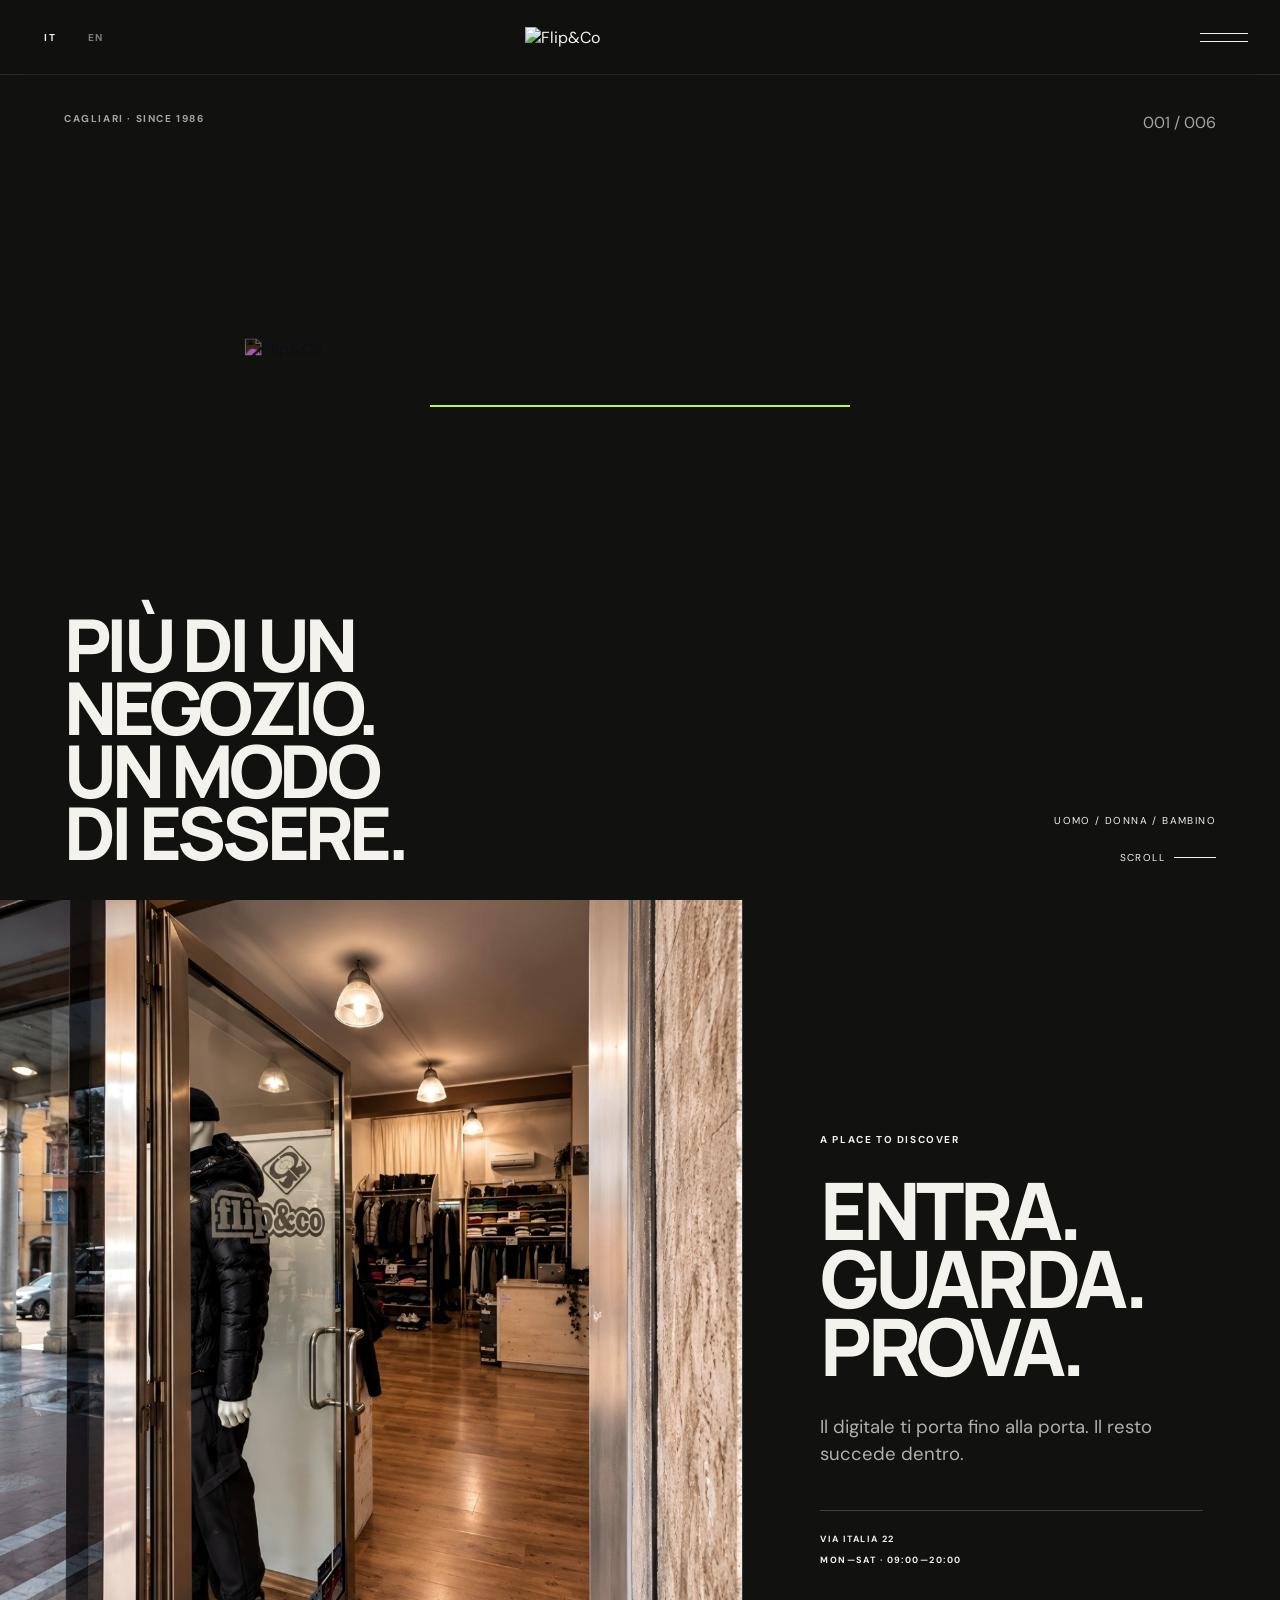
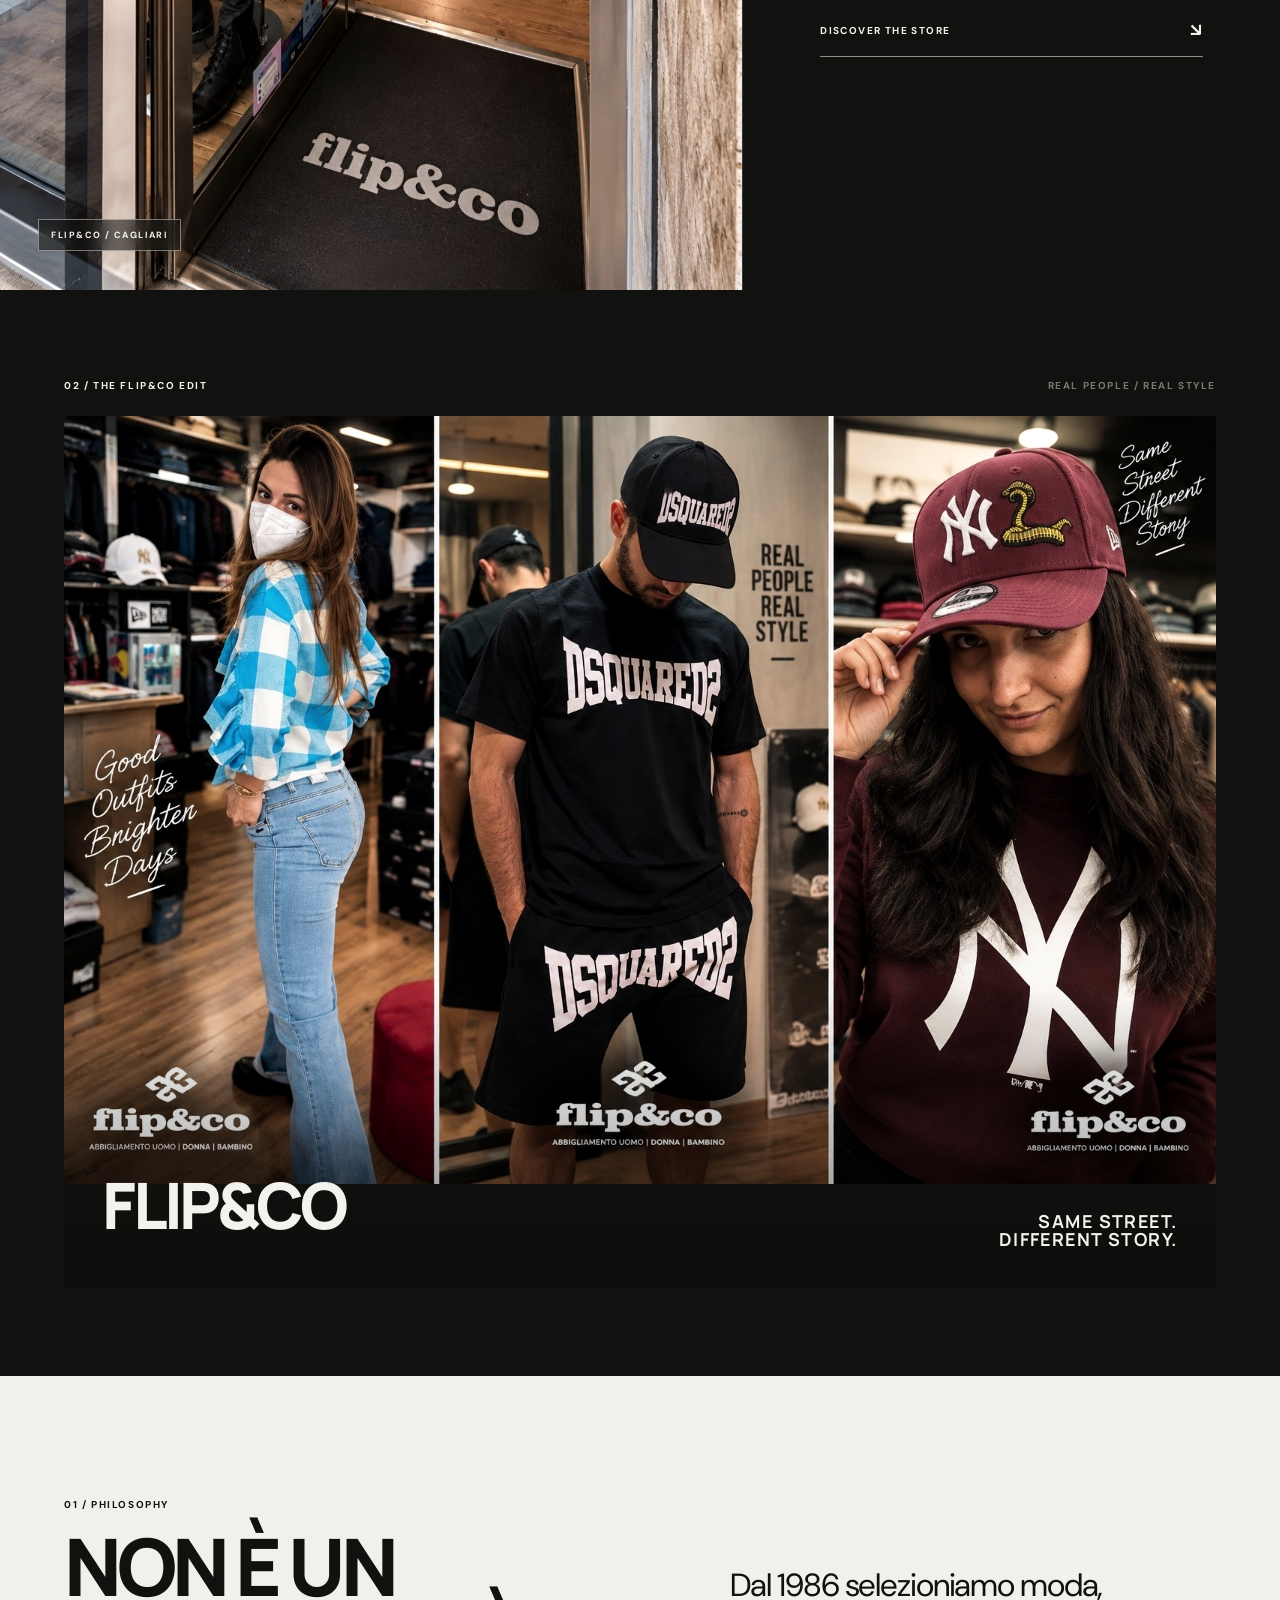
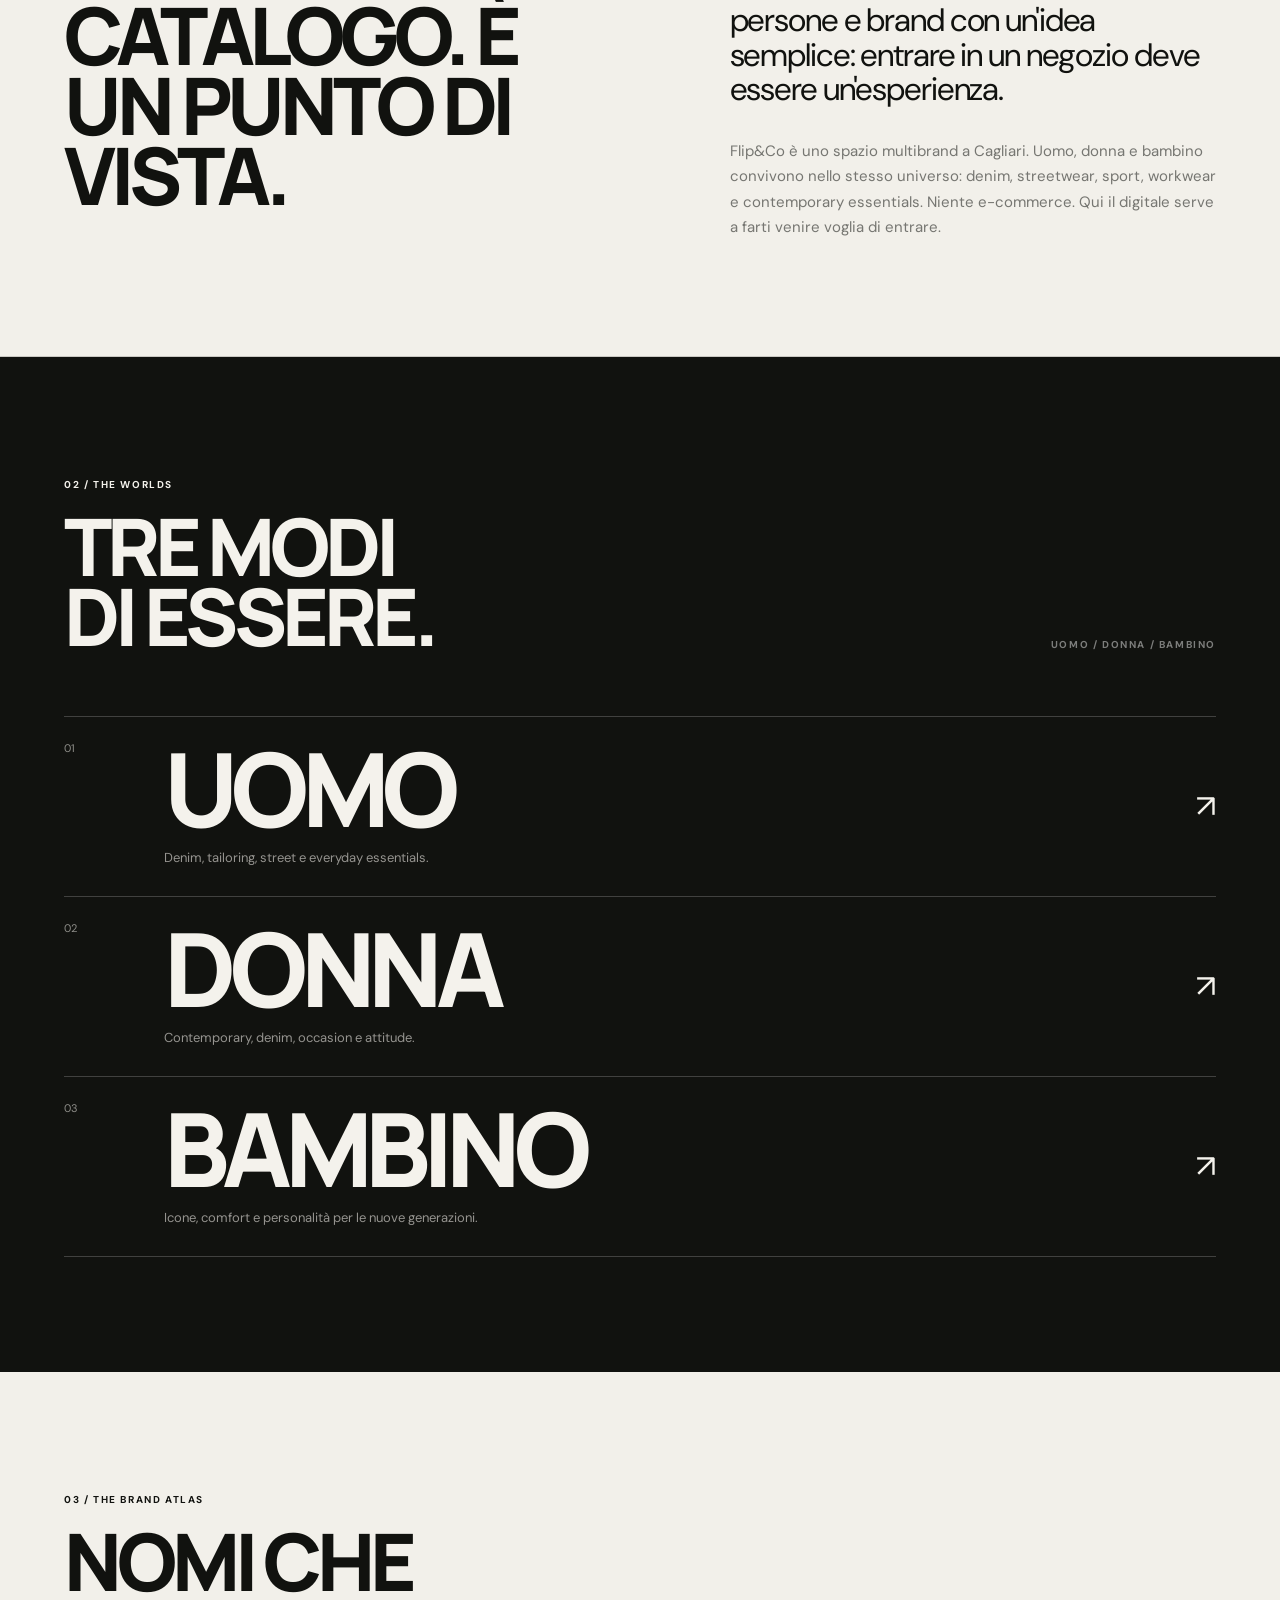
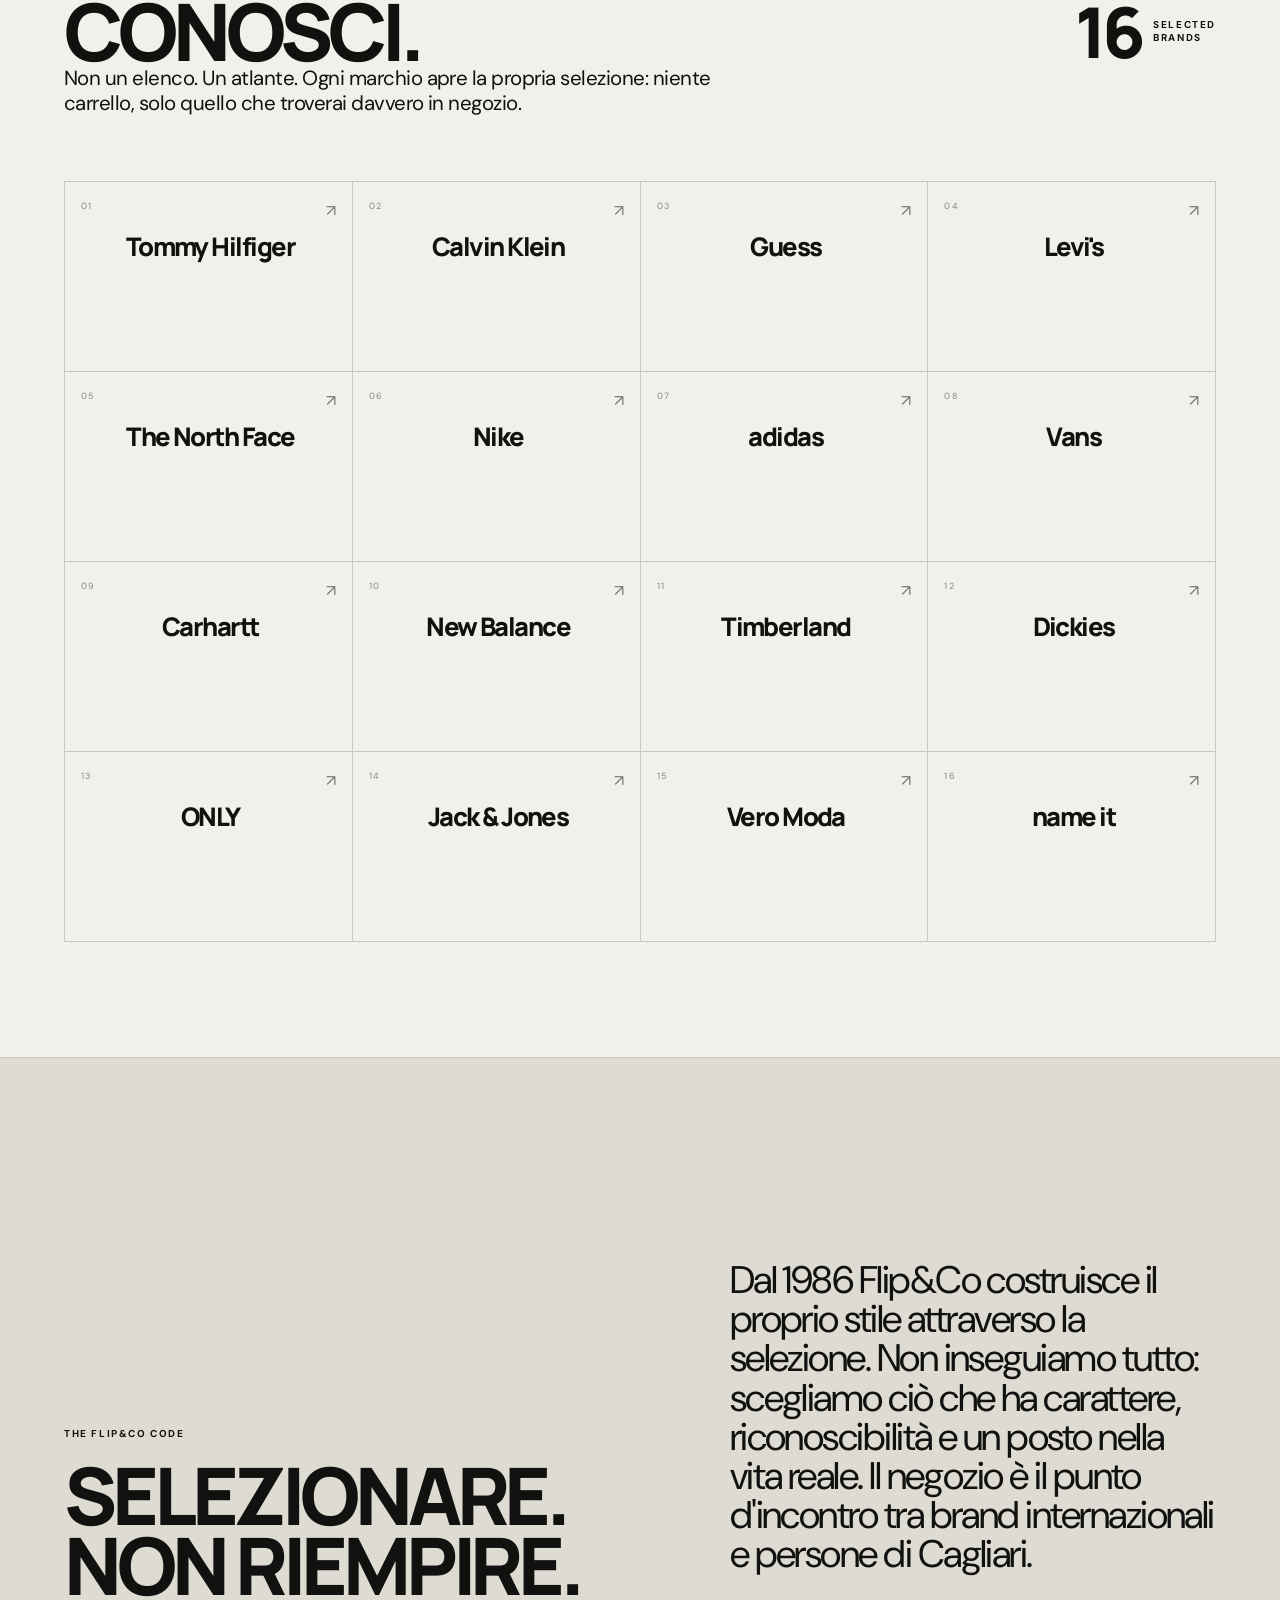
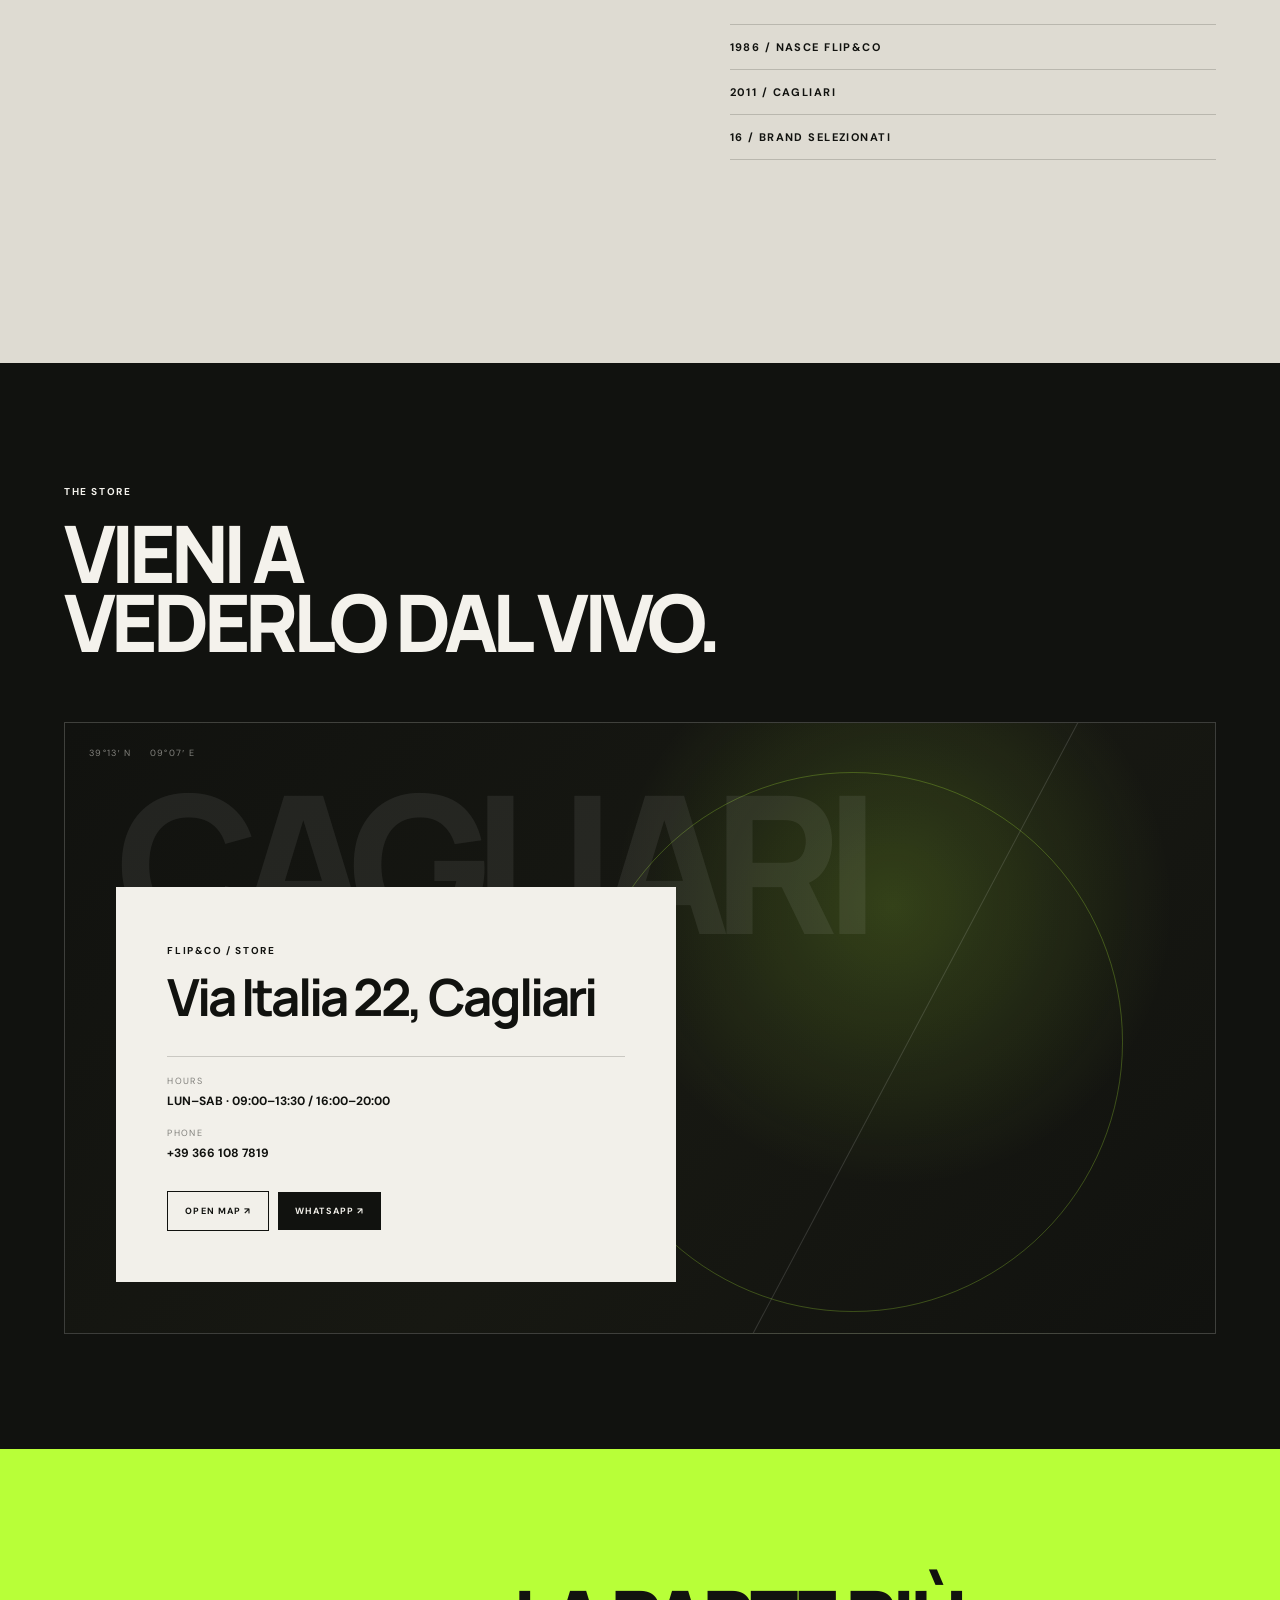
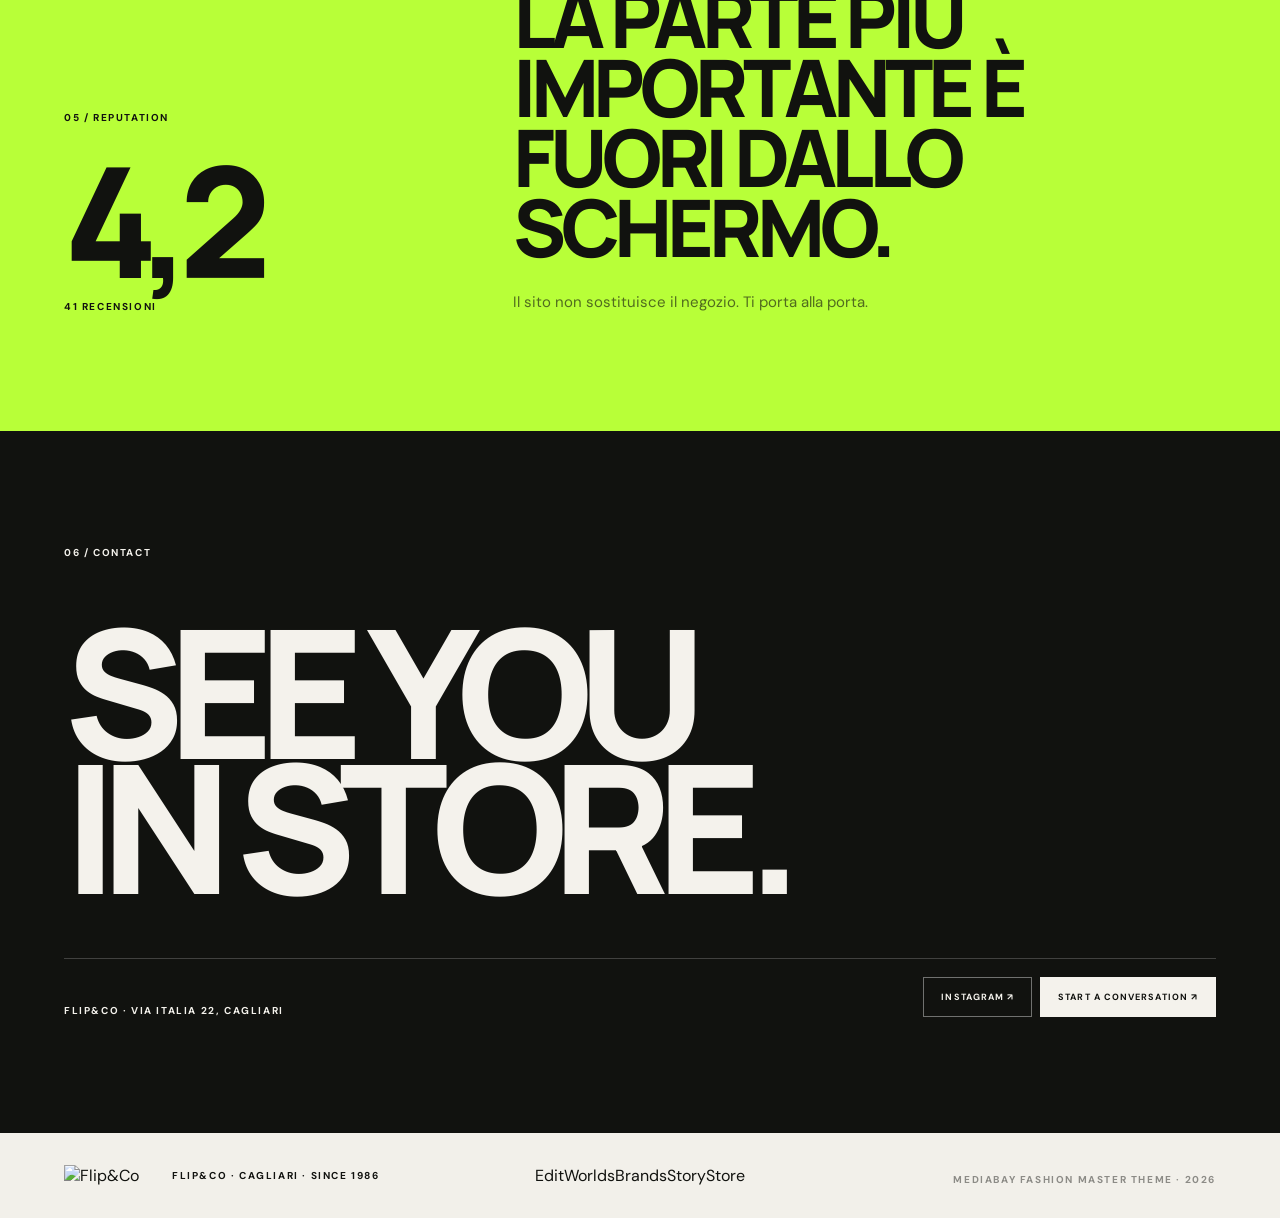
==== index.html @ 61c53948 "Add files via upload" ====
<!doctype html>
<html lang="it">
<head>
<meta charset="utf-8">
<meta name="viewport" content="width=device-width,initial-scale=1,viewport-fit=cover">
<meta name="theme-color" content="#f2f0ea">
<title>Flip&Co — Cagliari · Since 1986</title>
<meta name="description" content="Flip&Co — multibrand fashion store in Cagliari. Uomo, donna, bambino. Since 1986.">
<link rel="preconnect" href="https://fonts.googleapis.com">
<link rel="preconnect" href="https://fonts.gstatic.com" crossorigin>
<link href="https://fonts.googleapis.com/css2?family=DM+Sans:wght@400;500;600;700&family=Manrope:wght@400;500;600;700;800&display=swap" rel="stylesheet">
<link rel="stylesheet" href="style.css">
</head>
<body>
<div id="loader" aria-hidden="true"><img class="loaderLogo" src="assets/logo-flipco.png" alt="Flip&Co"><div class="loaderLine"><i></i></div></div>
<div class="progress" aria-hidden="true"><span></span></div>
<header class="site-header">
  <div class="header-inner">
    <div class="header-language language" aria-label="Language">
      <button class="active">IT</button><button>EN</button>
    </div>
    <a class="brandmark" href="#top" aria-label="Flip&Co"><img id="navLogo" src="assets/logo-flipco.png" alt="Flip&Co"></a>
    <div class="header-actions">
      <button class="menu-button" id="menuButton" aria-label="Open menu"><span></span><span></span></button>
    </div>
  </div>
</header>
<div id="menuPanel" class="menu-panel" aria-hidden="true">
  <div class="menu-panel-inner">
    <span class="micro">NAVIGATION</span>
    <nav id="mobileNav"></nav>
    <div class="menu-meta"><span id="menuLocation"></span><a id="menuWhatsapp" target="_blank" rel="noopener">WHATSAPP ↗</a></div>
  </div>
</div>

<main id="top">
  <section class="hero">
    <div class="hero-gridline"></div>
    <div class="hero-top"><span id="heroKicker" class="micro"></span><span class="hero-index">001 / 006</span></div>
    <div class="hero-center"><img id="heroLogo" class="hero-logo" alt="Flip&Co"><div class="hero-rule"></div></div>
    <div class="hero-bottom"><div id="heroHeadline" class="hero-headline"></div><div class="hero-meta"><span id="heroMeta"></span><span class="scroll-cue">SCROLL <i></i></span></div></div>
  </section>

  <section class="store-feature" id="store-preview">
    <div class="store-feature-media reveal">
      <img src="assets/store-entrance.jpg" alt="Ingresso del negozio Flip&Co a Cagliari" loading="eager">
      <span class="store-feature-label">FLIP&CO / CAGLIARI</span>
    </div>
    <div class="store-feature-copy reveal">
      <span class="micro">A PLACE TO DISCOVER</span>
      <h2 class="display">ENTRA.<br>GUARDA.<br>PROVA.</h2>
      <p>Il digitale ti porta fino alla porta. Il resto succede dentro.</p>
      <div class="store-feature-meta"><span>VIA ITALIA 22</span><span>MON—SAT · 09:00—20:00</span></div>
      <a href="#store" class="feature-link">DISCOVER THE STORE <span>↘</span></a>
    </div>
  </section>

  <section class="editorial-feature section-pad" id="campaign">
    <div class="editorial-feature-head reveal">
      <span class="micro">02 / THE FLIP&CO EDIT</span>
      <span class="micro muted">REAL PEOPLE / REAL STYLE</span>
    </div>
    <div class="editorial-image reveal">
      <img src="assets/editorial-campaign.jpg" alt="Flip&Co — fashion editorial in store" loading="lazy">
      <div class="editorial-overlay">
        <span class="editorial-mark">FLIP&CO</span>
        <span class="editorial-caption">SAME STREET.<br>DIFFERENT STORY.</span>
      </div>
    </div>
  </section>

  <section class="intro section-pad reveal">
    <div class="intro-grid">
      <div><span class="micro">01 / PHILOSOPHY</span><h2 id="introTitle" class="display heading-reveal"></h2></div>
      <div class="intro-copy"><p id="introLead" class="lead"></p><p id="introBody" class="body-copy"></p></div>
    </div>
  </section>

  <section id="worlds" class="worlds section-pad">
    <div class="section-head reveal"><div><span class="micro">02 / THE WORLDS</span><h2 class="display heading-reveal">TRE MODI<br>DI ESSERE.</h2></div><span class="micro muted">UOMO / DONNA / BAMBINO</span></div>
    <div id="worldGrid" class="world-grid"></div>
  </section>

  <section id="brands" class="brand-section section-pad">
    <div class="brand-top reveal"><div><span class="micro">03 / THE BRAND ATLAS</span><h2 class="display heading-reveal">NOMI CHE<br>CONOSCI.</h2></div><div class="brand-note"><span id="brandCount" class="brand-count">16</span><span class="micro">SELECTED<br>BRANDS</span></div></div>
    <p class="brand-intro reveal">Non un elenco. Un atlante. Ogni marchio apre la propria selezione: niente carrello, solo quello che troverai davvero in negozio.</p>
    <div id="brandGrid" class="brand-grid"></div>
  </section>

  <section id="story" class="story section-pad">
    <div class="story-grid">
      <div class="reveal"><span id="storyKicker" class="micro"></span><h2 id="storyTitle" class="display heading-reveal"></h2></div>
      <div class="story-copy reveal"><p id="storyBody" class="story-lead"></p><div id="storyFacts" class="story-facts"></div></div>
    </div>
  </section>

  <section id="store" class="store section-pad">
    <div class="section-head reveal"><div><span id="storeKicker" class="micro"></span><h2 id="storeTitle" class="display heading-reveal"></h2></div></div>
    <div class="store-stage reveal">
      <div class="store-coordinate"><span>39°13′ N</span><span>09°07′ E</span></div>
      <div class="store-word">CAGLIARI</div>
      <div class="store-card">
        <span class="micro">FLIP&CO / STORE</span><h3 id="storeAddress"></h3>
        <div class="facts"><div><span>HOURS</span><strong id="storeHours"></strong></div><div><span>PHONE</span><strong id="storePhone"></strong></div></div>
        <div class="store-actions"><a id="mapLink" target="_blank" rel="noopener" class="pill">OPEN MAP ↗</a><a id="waLink" target="_blank" rel="noopener" class="pill dark">WHATSAPP ↗</a></div>
      </div>
    </div>
  </section>

  <section class="review-band">
    <div class="section-pad review-grid"><div class="reveal"><span class="micro">05 / REPUTATION</span><div id="rating" class="rating"></div><span id="reviewCount" class="micro"></span></div><div class="reveal"><h2 id="reviewTitle" class="display heading-reveal"></h2><p id="reviewBody" class="body-copy light"></p></div></div>
  </section>

  <section id="contact" class="contact section-pad"><span class="micro reveal">06 / CONTACT</span><h2 id="contactTitle" class="contact-title heading-reveal"></h2><div class="contact-row reveal"><span id="contactMeta" class="micro"></span><div><a id="instagramLink" class="pill" target="_blank" rel="noopener">INSTAGRAM ↗</a><a id="contactWa" class="pill dark" target="_blank" rel="noopener">START A CONVERSATION ↗</a></div></div></section>
</main>
<footer><div class="section-pad footer-inner"><div><img id="footerLogo" alt="Flip&Co"><span class="micro">FLIP&CO · CAGLIARI · SINCE 1986</span></div><div class="footer-links"><a href="#campaign">Edit</a><a href="#worlds">Worlds</a><a href="#brands">Brands</a><a href="#story">Story</a><a href="#store">Store</a></div><span class="micro">MEDIA­BAY FASHION MASTER THEME · 2026</span></div></footer>
<script src="engine.js"></script>
</body>
</html>
---- style.css ----
:root{--bg:#f2f0ea;--paper:#f2f0ea;--ink:#11120f;--accent:#b8ff38;--line:rgba(17,18,15,.18);--muted:rgba(17,18,15,.55);--dark:#11120f}
*{box-sizing:border-box}html{scroll-behavior:smooth}body{margin:0;background:var(--bg);color:var(--ink);font-family:DM Sans,Arial,sans-serif;-webkit-font-smoothing:antialiased}body.lock{overflow:hidden}a{color:inherit;text-decoration:none}button{font:inherit;color:inherit;background:none;border:0}.micro{font-size:10px;letter-spacing:.16em;text-transform:uppercase;font-weight:700}.muted{opacity:.45}.section-pad{padding:clamp(72px,9vw,150px) clamp(20px,5vw,78px)}
.progress{position:fixed;z-index:100;left:0;top:0;width:100%;height:2px;background:transparent}.progress span{display:block;width:0;height:100%;background:var(--accent)}
#loader{position:fixed;inset:0;z-index:200;background:#11120f;color:#f4f2ec;display:flex;flex-direction:column;align-items:center;justify-content:center;transition:opacity .7s ease,visibility .7s}.loaded #loader{opacity:0;visibility:hidden;pointer-events:none}.loaderLogo{width:min(70vw,420px);max-height:24svh;object-fit:contain;filter:invert(1);display:block}.loaderLine{width:174px;height:2px;margin-top:34px;background:rgba(255,255,255,.16);overflow:hidden}.loaderLine i{display:block;width:0;height:100%;background:var(--accent);animation:load 1s ease forwards}@keyframes load{to{width:100%}}
.site-header{position:fixed;z-index:80;top:0;left:0;width:100%;mix-blend-mode:difference;color:#fff}.header-inner{height:76px;padding:0 clamp(20px,3vw,42px);display:grid;grid-template-columns:1fr auto 1fr;align-items:center}.brandmark{display:block;width:104px}.brandmark img{width:100%;height:auto;display:block;filter:invert(1)}.header-center{justify-self:center}.header-actions{justify-self:end;display:flex;align-items:center;gap:22px}.language{display:flex;gap:10px}.language button{font-size:10px;font-weight:700;letter-spacing:.12em;opacity:.45;cursor:pointer}.language button.active{opacity:1}.menu-button{width:42px;height:30px;display:flex;flex-direction:column;justify-content:center;gap:7px;cursor:pointer}.menu-button span{height:1px;width:42px;background:#fff;display:block}
.menu-panel{position:fixed;z-index:70;inset:0;background:var(--dark);color:#f4f2ec;transform:translateY(-100%);transition:transform .7s cubic-bezier(.77,0,.18,1);padding:110px clamp(24px,5vw,80px) 40px}.menu-panel.open{transform:translateY(0)}.menu-panel-inner{height:100%;display:flex;flex-direction:column}.menu-panel nav{display:flex;flex-direction:column;margin:auto 0}.menu-panel nav a{font-family:Manrope,sans-serif;font-size:clamp(38px,7vw,100px);line-height:.95;letter-spacing:-.055em;font-weight:700;padding:7px 0}.menu-meta{display:flex;justify-content:space-between;align-items:end;border-top:1px solid rgba(255,255,255,.18);padding-top:18px;font-size:11px}.menu-meta a{font-weight:700;letter-spacing:.12em}
.hero{min-height:100svh;background:#11120f;color:#f4f2ec;position:relative;overflow:hidden;padding:110px clamp(20px,5vw,78px) 36px;display:flex;flex-direction:column;justify-content:space-between}.hero-gridline{position:absolute;inset:0;pointer-events:none;background:linear-gradient(to right,transparent calc(50% - .5px),rgba(255,255,255,.08) 50%,transparent calc(50% + .5px))}.hero-top,.hero-bottom{position:relative;z-index:2;display:flex;justify-content:space-between;align-items:flex-start}.hero-top .micro,.hero-index{opacity:.65}.hero-center{position:relative;z-index:2;display:flex;flex-direction:column;align-items:center;justify-content:center;flex:1}.hero-logo{width:min(76vw,760px);max-height:42svh;object-fit:contain;display:block;filter:invert(1);transform:scale(1.12)}.hero-rule{width:min(420px,52vw);height:2px;background:var(--accent);margin-top:clamp(28px,5vh,55px)}.hero-bottom{align-items:flex-end;gap:30px}.hero-headline{font-family:Manrope,sans-serif;font-weight:800;font-size:clamp(34px,5.7vw,86px);letter-spacing:-.065em;line-height:.86;max-width:850px}.hero-headline span{display:block}.hero-meta{display:flex;flex-direction:column;align-items:flex-end;gap:24px;font-size:10px;letter-spacing:.14em}.scroll-cue{display:flex;align-items:center;gap:9px}.scroll-cue i{width:42px;height:1px;background:currentColor;display:block}
.display{font-family:Manrope,sans-serif;font-size:clamp(40px,6.2vw,96px);line-height:.88;letter-spacing:-.065em;margin:18px 0 0;font-weight:800}.intro{border-bottom:1px solid var(--line)}.intro-grid,.story-grid{display:grid;grid-template-columns:1.05fr .95fr;gap:clamp(50px,10vw,180px)}.intro-copy{padding-top:clamp(30px,6vw,80px)}.lead{font-size:clamp(22px,2.5vw,36px);line-height:1.08;letter-spacing:-.035em;margin:0 0 32px;max-width:650px}.body-copy{font-size:15px;line-height:1.7;max-width:590px;color:var(--muted);margin:0}.section-head{display:flex;justify-content:space-between;align-items:flex-end;gap:30px;margin-bottom:65px}
.worlds{background:#11120f;color:#f4f2ec}.worlds .section-head .muted{color:#fff}.world-grid{border-top:1px solid rgba(255,255,255,.2)}.world-card{display:grid;grid-template-columns:100px 1fr 60px;align-items:center;min-height:180px;border-bottom:1px solid rgba(255,255,255,.2);transition:background .4s,color .4s,padding .4s;position:relative}.world-card:hover{background:var(--accent);color:var(--ink);padding:0 28px}.world-number{font-size:11px;opacity:.55;align-self:start;padding-top:24px}.world-card h3{font-family:Manrope,sans-serif;font-size:clamp(48px,8vw,126px);line-height:.82;letter-spacing:-.07em;margin:0;font-weight:800}.world-card p{max-width:470px;margin:18px 0 0;color:rgba(244,242,236,.58);font-size:13px}.world-card:hover p{color:rgba(17,18,15,.62)}.world-arrow{font-size:32px;justify-self:end}
.brand-section{background:var(--bg);border-bottom:1px solid var(--line)}.brand-top{display:flex;justify-content:space-between;align-items:flex-end;gap:30px}.brand-note{display:flex;gap:12px;align-items:center}.brand-count{font-family:Manrope;font-size:70px;line-height:1;font-weight:800;letter-spacing:-.07em}.brand-intro{font-size:clamp(20px,2vw,28px);line-height:1.1;letter-spacing:-.025em;max-width:650px;margin:0 0 70px}.brand-grid{display:grid;grid-template-columns:repeat(4,1fr);border-top:1px solid var(--line);border-left:1px solid var(--line)}.brand-item{min-height:160px;border-right:1px solid var(--line);border-bottom:1px solid var(--line);padding:20px 18px;display:grid;grid-template-columns:26px 1fr 22px;align-items:center;gap:10px;transition:background .35s,color .35s;overflow:hidden}.brand-item:hover{background:#11120f;color:#f4f2ec}.brand-number,.brand-arrow{font-size:9px;opacity:.5;align-self:start}.brand-arrow{justify-self:end;font-size:18px}.brand-logo-wrap{height:90px;display:flex;align-items:center;justify-content:center;min-width:0}.brand-logo-wrap img{display:block;max-width:82%;max-height:58px;width:auto;height:auto}.brand-item:hover .brand-logo-wrap img{filter:invert(1)}.brand-fallback{display:none;font-family:Manrope;font-weight:800;font-size:24px;line-height:.9;text-align:center;letter-spacing:-.05em}.brand-logo-wrap.logo-fallback .brand-fallback{display:block}.brand-logo-wrap.logo-fallback img{display:none}
.story{background:#dedbd2}.story-grid{min-height:75svh;align-items:center}.story-lead{font-size:clamp(26px,3vw,48px);line-height:1.02;letter-spacing:-.04em;margin:0 0 50px;max-width:700px}.story-facts{border-top:1px solid var(--line)}.story-facts div{border-bottom:1px solid var(--line);padding:15px 0;font-size:11px;letter-spacing:.13em;font-weight:700}
.store{background:#11120f;color:#f4f2ec}.store-stage{min-height:68svh;border:1px solid rgba(255,255,255,.18);position:relative;overflow:hidden;display:flex;align-items:flex-end;padding:clamp(24px,4vw,60px);background:radial-gradient(circle at 72% 30%,rgba(184,255,56,.18),transparent 30%),linear-gradient(135deg,#11120f 0%,#171812 55%,#11120f 100%)}.store-stage:before,.store-stage:after{content:"";position:absolute;pointer-events:none}.store-stage:before{width:42vw;height:42vw;max-width:560px;max-height:560px;border:1px solid rgba(184,255,56,.25);border-radius:50%;right:8%;top:8%}.store-stage:after{width:1px;height:120%;background:rgba(255,255,255,.14);right:26%;top:-10%;transform:rotate(28deg)}.store-coordinate{position:absolute;top:24px;left:24px;display:flex;gap:18px;color:rgba(244,242,236,.5);font-size:9px;letter-spacing:.15em}.store-word{position:absolute;left:clamp(20px,4vw,60px);top:10%;font-family:Manrope;font-size:clamp(80px,15vw,230px);font-weight:800;letter-spacing:-.09em;line-height:.8;color:rgba(244,242,236,.08)}.store-card{position:relative;z-index:2;background:var(--bg);color:var(--ink);width:min(560px,100%);padding:clamp(26px,4vw,54px)}.store-card h3{font-family:Manrope;font-size:clamp(34px,4vw,56px);letter-spacing:-.055em;line-height:.92;margin:14px 0 36px}.facts{display:grid;gap:18px;border-top:1px solid var(--line);padding-top:18px}.facts div{display:flex;flex-direction:column;gap:6px}.facts span{font-size:9px;letter-spacing:.15em;opacity:.5}.facts strong{font-size:12px}.store-actions{display:flex;flex-wrap:wrap;gap:8px;margin-top:30px}.pill{display:inline-flex;align-items:center;justify-content:center;border:1px solid currentColor;padding:13px 17px;font-size:9px;font-weight:700;letter-spacing:.12em;transition:background .25s,color .25s}.pill:hover{background:var(--ink);color:var(--bg)}.pill.dark{background:var(--ink);color:var(--bg)}.pill.dark:hover{background:var(--accent);color:var(--ink)}
.review-band{background:var(--accent);color:var(--ink)}.review-grid{display:grid;grid-template-columns:.7fr 1.3fr;gap:70px;align-items:end}.rating{font-family:Manrope;font-weight:800;font-size:clamp(80px,12vw,180px);line-height:.78;letter-spacing:-.08em;margin:34px 0 15px}.review-band .display{max-width:850px}.review-band .body-copy{color:rgba(17,18,15,.62);margin-top:28px}
.contact{background:#11120f;color:#f4f2ec;min-height:78svh;display:flex;flex-direction:column}.contact-title{font-family:Manrope;font-size:clamp(70px,14vw,220px);line-height:.75;letter-spacing:-.09em;font-weight:800;margin:auto 0}.contact-row{display:flex;justify-content:space-between;gap:30px;align-items:flex-end;border-top:1px solid rgba(255,255,255,.2);padding-top:18px}.contact-row>div{display:flex;gap:8px;flex-wrap:wrap}.contact .pill{border-color:rgba(255,255,255,.4)}.contact .pill:hover{background:var(--accent);color:var(--ink);border-color:var(--accent)}.contact .pill.dark{background:#f4f2ec;color:#11120f;border-color:#f4f2ec}.contact .pill.dark:hover{background:var(--accent);border-color:var(--accent)}
footer{background:var(--bg);color:var(--ink)}.footer-inner{padding-top:32px;padding-bottom:32px;display:grid;grid-template-columns:1fr auto 1fr;gap:30px;align-items:end}.footer-inner>div:first-child{display:flex;align-items:center;gap:18px}.footer-inner img{width:90px;height:auto}.footer-inner>div:last-child{display:flex;gap:18px}.footer-inner>span{justify-self:end;opacity:.45}
.reveal{opacity:0;transform:translateY(24px);transition:opacity .8s ease,transform .8s cubic-bezier(.22,1,.36,1)}.reveal.is-visible{opacity:1;transform:none}.heading-reveal{opacity:0;transform:translateY(35px);transition:opacity .9s ease .08s,transform .9s cubic-bezier(.22,1,.36,1)}.heading-reveal.is-visible{opacity:1;transform:none}
@media(max-width:800px){.header-inner{height:64px}.header-center{display:none}.brandmark{width:78px}.hero{padding-top:88px}.hero-logo{width:min(88vw,600px);max-height:32svh;transform:scale(1.15)}.hero-bottom{display:block}.hero-headline{font-size:clamp(38px,12vw,76px);margin-bottom:28px}.hero-meta{align-items:flex-start;flex-direction:row;justify-content:space-between}.intro-grid,.story-grid,.review-grid{grid-template-columns:1fr;gap:48px}.display{font-size:clamp(48px,13vw,84px)}.section-head{margin-bottom:42px}.world-card{grid-template-columns:42px 1fr 30px;min-height:145px}.world-card:hover{padding:0 12px}.world-card h3{font-size:clamp(52px,18vw,100px)}.world-card p{font-size:12px;line-height:1.45;margin-top:13px}.brand-top{align-items:flex-start}.brand-count{font-size:52px}.brand-grid{grid-template-columns:repeat(2,1fr)}.brand-item{min-height:145px;padding:14px 12px}.brand-logo-wrap{height:74px}.brand-logo-wrap img{max-width:90%;max-height:45px}.brand-number{font-size:8px}.story{min-height:auto}.store-stage{min-height:72svh}.store-word{font-size:28vw;top:16%}.store-card h3{font-size:42px}.review-grid{gap:55px}.contact{min-height:76svh}.contact-title{font-size:24vw}.contact-row{align-items:flex-start;flex-direction:column}.footer-inner{grid-template-columns:1fr;align-items:start}.footer-inner>span{justify-self:start}.footer-inner>div:last-child{flex-wrap:wrap}.menu-panel nav a{font-size:16vw}}
@media(prefers-reduced-motion:reduce){html{scroll-behavior:auto}.reveal,.heading-reveal{transition:none;transform:none}.menu-panel{transition:none}}

/* V3 — editorial refinement + brand collection pages */
.hero-logo{width:min(90vw,980px);max-height:48svh;transform:scale(1.04)}
.brand-section{overflow:hidden}.brand-intro{max-width:720px;font-size:clamp(16px,1.6vw,21px);line-height:1.25;letter-spacing:-.025em;margin:0 0 clamp(34px,5vw,68px)}
.brand-grid{grid-template-columns:repeat(4,minmax(0,1fr));border-top:1px solid var(--line);border-left:1px solid var(--line)}
.brand-item{min-width:0;min-height:190px;padding:18px 16px;display:grid;grid-template-rows:auto 1fr auto;gap:8px;border-right:1px solid var(--line);border-bottom:1px solid var(--line);position:relative;overflow:hidden;transition:background .35s ease,color .35s ease,transform .35s ease}.brand-item:hover{background:var(--ink);color:var(--bg);transform:translateY(-2px)}
.brand-number{font-size:9px;letter-spacing:.16em;opacity:.48}.brand-logo-wrap{min-width:0;height:94px;display:flex;align-items:center;justify-content:center;padding:8px}.brand-logo-wrap img{display:block;width:auto;max-width:88%;height:auto;max-height:66px;object-fit:contain;transition:filter .35s ease,transform .35s ease}.brand-item:hover .brand-logo-wrap img{filter:invert(1);transform:scale(1.04)}.brand-fallback{font-family:Manrope;font-weight:800;font-size:clamp(20px,2vw,34px);letter-spacing:-.06em;text-align:center}.brand-arrow{justify-self:end;font-size:16px;opacity:.55}.brand-name-hidden{position:absolute;left:-9999px}.logo-fallback .brand-fallback{display:block}.logo-fallback img{display:none!important}
.section-head{gap:40px}.display{overflow-wrap:anywhere;word-break:normal}.hero-headline{max-width:760px;overflow-wrap:anywhere}.contact-title{max-width:100%;overflow-wrap:anywhere}
.solid-header{mix-blend-mode:normal;color:#f4f2ec;background:#11120f}.solid-header .brandmark img{filter:invert(1)}.back-link{font-size:10px;font-weight:700;letter-spacing:.14em}
.brand-page{background:var(--bg);color:var(--ink)}.brand-hero{min-height:86svh;background:#11120f;color:#f4f2ec;padding:112px clamp(20px,5vw,78px) 34px;display:flex;flex-direction:column;justify-content:space-between}.brand-hero-top,.brand-hero-bottom{display:flex;justify-content:space-between;gap:20px}.brand-hero-main{flex:1;display:flex;flex-direction:column;justify-content:center;align-items:center;text-align:center}.brand-logo-large{width:min(76vw,760px);height:min(32svh,310px);display:flex;align-items:center;justify-content:center}.brand-logo-large img{display:block;max-width:88%;max-height:82%;width:auto;height:auto;filter:invert(1)}.brand-tagline{margin-top:24px;font-size:clamp(11px,1.2vw,15px);letter-spacing:.18em;text-transform:uppercase;opacity:.62}.collection-intro-grid{display:grid;grid-template-columns:1fr 1fr;gap:clamp(50px,9vw,150px);align-items:end}.collection-intro .display{font-size:clamp(58px,9vw,150px);line-height:.78}.collection-intro .lead{font-family:Manrope;font-weight:700;font-size:clamp(24px,3vw,44px);line-height:.98;letter-spacing:-.045em;margin:0 0 24px}.collection-intro .body-copy{max-width:640px}.selection{background:#11120f;color:#f4f2ec}.selection .section-head{margin-bottom:52px}.selection-grid{border-top:1px solid rgba(255,255,255,.18);display:grid;grid-template-columns:repeat(3,1fr)}.selection-card{min-height:260px;border-right:1px solid rgba(255,255,255,.18);border-bottom:1px solid rgba(255,255,255,.18);padding:20px;display:flex;flex-direction:column;justify-content:space-between;transition:background .35s ease,color .35s ease}.selection-card:nth-child(3n){border-right:0}.selection-card:hover{background:var(--accent);color:var(--ink)}.selection-number{font-size:9px;letter-spacing:.15em;opacity:.55}.selection-card h3{font-family:Manrope;font-size:clamp(30px,4vw,64px);line-height:.88;letter-spacing:-.065em;margin:0 0 16px;text-transform:uppercase}.selection-card p{max-width:340px;color:rgba(244,242,236,.6);font-size:12px;line-height:1.45;margin:0}.selection-card:hover p{color:rgba(17,18,15,.65)}.selection-arrow{align-self:flex-end;font-size:18px;opacity:.6}.collection-statement{background:var(--accent);color:var(--ink)}.statement{font-family:Manrope;font-size:clamp(44px,7vw,108px);font-weight:800;line-height:.86;letter-spacing:-.075em;max-width:1250px;margin:48px 0 0}.brand-visit{background:var(--bg)}.visit-card{border:1px solid var(--line);padding:clamp(26px,5vw,70px);min-height:54svh;display:flex;flex-direction:column;justify-content:space-between;background:linear-gradient(135deg,var(--bg),#ebe8df)}.visit-card h2{font-family:Manrope;font-size:clamp(52px,9vw,150px);line-height:.78;letter-spacing:-.08em;margin:70px 0}.visit-bottom{border-top:1px solid var(--line);padding-top:18px;display:flex;justify-content:space-between;gap:20px;align-items:flex-end}.visit-bottom>div{display:flex;gap:8px;flex-wrap:wrap}
@media(max-width:1000px){.brand-grid{grid-template-columns:repeat(3,minmax(0,1fr))}.selection-grid{grid-template-columns:1fr 1fr}.selection-card:nth-child(3n){border-right:1px solid rgba(255,255,255,.18)}.selection-card:nth-child(2n){border-right:0}.collection-intro-grid{gap:50px}}
@media(max-width:800px){.hero-logo{width:94vw;max-height:38svh}.hero-headline{font-size:clamp(35px,10.5vw,68px);line-height:.88}.brand-grid{grid-template-columns:repeat(2,minmax(0,1fr))}.brand-item{min-height:160px}.brand-logo-wrap{height:76px}.brand-logo-wrap img{max-height:50px}.collection-intro-grid{grid-template-columns:1fr;gap:46px}.collection-intro .display{font-size:clamp(54px,15vw,100px)}.brand-hero{min-height:80svh;padding-top:90px}.brand-hero-top,.brand-hero-bottom{font-size:9px}.brand-logo-large{width:90vw;height:28svh}.selection-grid{grid-template-columns:1fr}.selection-card,.selection-card:nth-child(2n),.selection-card:nth-child(3n){border-right:0}.selection-card{min-height:205px}.visit-card h2{font-size:clamp(50px,14vw,92px);margin:55px 0}.visit-bottom{flex-direction:column;align-items:flex-start}.back-link{font-size:9px}}
@media(max-width:430px){.hero-logo{width:96vw}.brand-grid{grid-template-columns:1fr 1fr}.brand-item{min-height:145px;padding:13px 10px}.brand-logo-wrap img{max-width:94%;max-height:42px}.brand-logo-large{height:24svh}.brand-tagline{font-size:9px}.display{font-size:clamp(44px,14vw,72px)}}

/* V4 — real store imagery + cleaner editorial art direction */
.store-feature{
  display:grid;
  grid-template-columns:minmax(0,1.16fr) minmax(320px,.84fr);
  min-height:88svh;
  background:#11120f;
  color:#f4f2ec;
  overflow:hidden;
}
.store-feature-media{position:relative;min-height:88svh;overflow:hidden}
.store-feature-media img{
  width:100%;height:100%;object-fit:cover;object-position:center center;
  display:block;filter:saturate(.82) contrast(1.03);
  transform:scale(1.01);
  transition:transform 1.2s cubic-bezier(.2,.7,.2,1);
}
.store-feature-media:hover img{transform:scale(1.035)}
.store-feature-label{
  position:absolute;left:clamp(18px,3vw,44px);bottom:clamp(18px,3vw,40px);
  padding:9px 12px;border:1px solid rgba(244,242,236,.45);
  background:rgba(17,18,15,.55);backdrop-filter:blur(8px);
  font-size:9px;letter-spacing:.16em;font-weight:700;
}
.store-feature-copy{
  display:flex;flex-direction:column;justify-content:center;
  padding:clamp(48px,7vw,110px) clamp(28px,6vw,92px);
  border-left:1px solid rgba(244,242,236,.16);
}
.store-feature-copy h2{font-family:Manrope,Arial,sans-serif;font-weight:800;font-size:clamp(48px,6.2vw,108px);line-height:.86;letter-spacing:-.055em;margin:30px 0 34px;overflow-wrap:anywhere}
.store-feature-copy p{max-width:360px;font-size:clamp(16px,1.45vw,21px);line-height:1.45;color:rgba(244,242,236,.7);margin:0 0 42px}
.store-feature-meta{display:flex;flex-direction:column;gap:9px;padding-top:22px;border-top:1px solid rgba(244,242,236,.2);font-size:9px;letter-spacing:.16em;font-weight:700}
.feature-link{display:flex;justify-content:space-between;align-items:center;margin-top:38px;padding:14px 0;border-bottom:1px solid rgba(244,242,236,.55);font-size:10px;letter-spacing:.14em;font-weight:700}
.feature-link span{font-size:18px;transition:transform .25s ease}.feature-link:hover span{transform:translate(4px,4px)}
.hero-logo{width:min(78vw,760px);max-height:42svh;object-fit:contain}
.loaderLogo{width:min(76vw,520px);max-height:30svh}
@media(max-width:820px){
  .store-feature{grid-template-columns:1fr;min-height:auto}
  .store-feature-media{min-height:70svh;max-height:78svh}
  .store-feature-copy{min-height:68svh;padding:58px 22px 70px;border-left:0;border-top:1px solid rgba(244,242,236,.16)}
  .store-feature-copy h2{font-size:clamp(52px,15vw,92px);margin:24px 0 28px}
  .store-feature-copy p{font-size:17px}
}
@media(max-width:420px){
  .hero-logo{width:88vw;max-height:35svh}
  .store-feature-media{min-height:62svh}
  .store-feature-copy{min-height:62svh}
}


/* V5 — centered navigation + supplied visual system */
.site-header{
  mix-blend-mode:normal;
  color:#f4f2ec;
  background:rgba(17,18,15,.62);
  -webkit-backdrop-filter:blur(12px) saturate(110%);
  backdrop-filter:blur(12px) saturate(110%);
  border-bottom:1px solid rgba(244,242,236,.10);
}
.header-inner{
  height:74px;
  padding:0 clamp(18px,3vw,42px);
  display:grid;
  grid-template-columns:1fr auto 1fr;
  align-items:center;
}
.header-language{justify-self:start}
.header-language button{font-size:10px;font-weight:700;letter-spacing:.12em;color:#f4f2ec;opacity:.48;cursor:pointer}
.header-language button+button{margin-left:10px}
.header-language button.active{opacity:1}
.brandmark{
  justify-self:center;
  width:clamp(150px,18vw,255px);
  display:block;
  margin:0;
}
.brandmark img{
  width:100%;
  height:auto;
  display:block;
  filter:none;
}
.header-actions{justify-self:end;display:flex;align-items:center}
.menu-button{width:48px;height:30px;display:flex;flex-direction:column;justify-content:center;gap:7px;cursor:pointer}
.menu-button span{height:1px;width:48px;background:#f4f2ec;display:block}
.hero{padding-top:112px}
.editorial-feature{background:#11120f;color:#f4f2ec;padding-top:clamp(48px,7vw,100px);padding-bottom:clamp(48px,7vw,100px)}
.editorial-feature-head{display:flex;justify-content:space-between;gap:20px;margin-bottom:24px}
.editorial-image{position:relative;overflow:hidden;background:#171815;min-height:clamp(420px,68vw,900px)}
.editorial-image img{display:block;width:100%;height:100%;object-fit:cover;object-position:center;transition:transform 1.1s cubic-bezier(.2,.7,.2,1);filter:saturate(.9) contrast(1.03)}
.editorial-image:hover img{transform:scale(1.018)}
.editorial-overlay{position:absolute;inset:0;display:flex;justify-content:space-between;align-items:flex-end;padding:clamp(18px,3vw,44px);pointer-events:none;background:linear-gradient(to top,rgba(0,0,0,.48),transparent 34%)}
.editorial-mark{font-family:Manrope,sans-serif;font-weight:800;font-size:clamp(28px,5vw,76px);letter-spacing:-.06em}
.editorial-caption{text-align:right;font-family:Manrope,sans-serif;font-weight:700;font-size:clamp(13px,1.4vw,20px);line-height:1.02;letter-spacing:.08em}
@media(max-width:700px){
  .site-header{background:rgba(17,18,15,.70)}
  .header-inner{height:66px;padding:0 18px}
  .brandmark{width:clamp(130px,43vw,205px)}
  .menu-button,.menu-button span{width:38px}
  .header-language button{font-size:9px}
  .editorial-feature-head{align-items:flex-start}
  .editorial-feature-head .muted{display:none}
  .editorial-image{min-height:70svh}
  .editorial-overlay{padding:18px}
  .editorial-caption{font-size:11px}
}
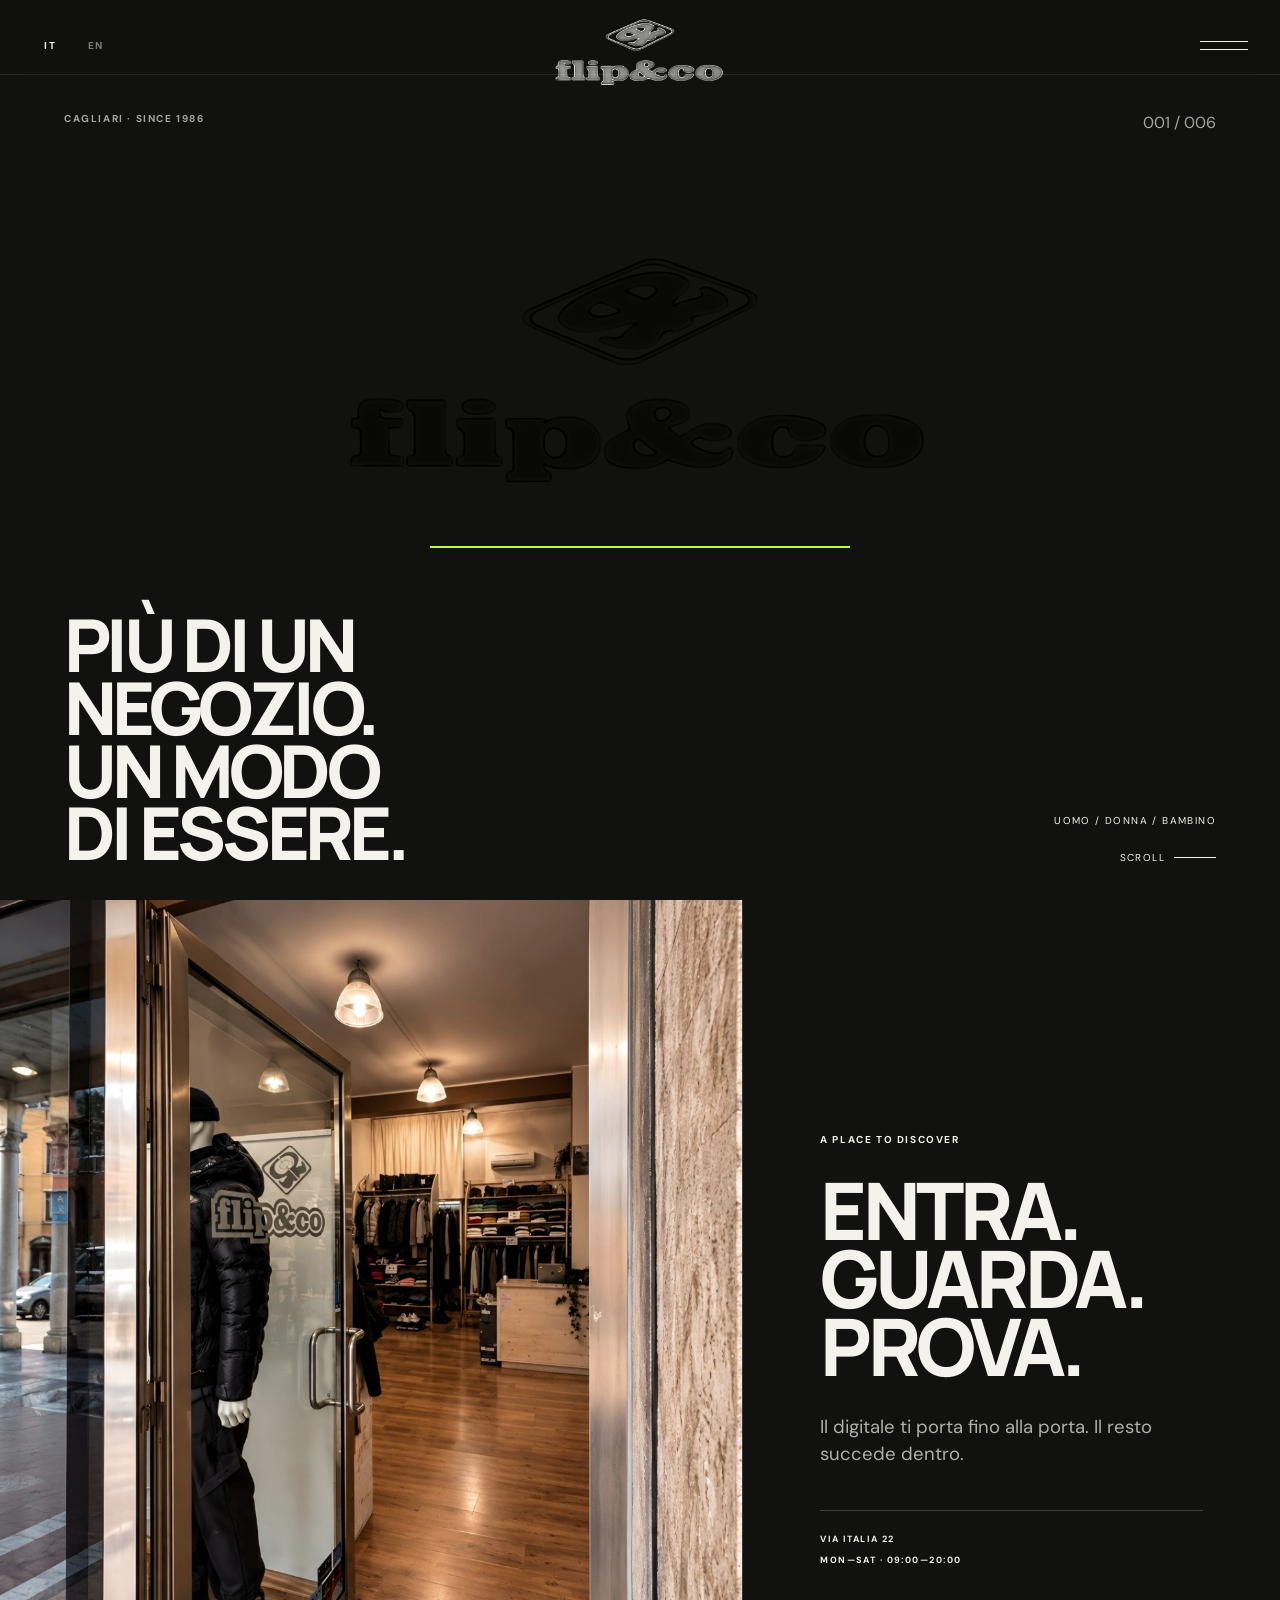
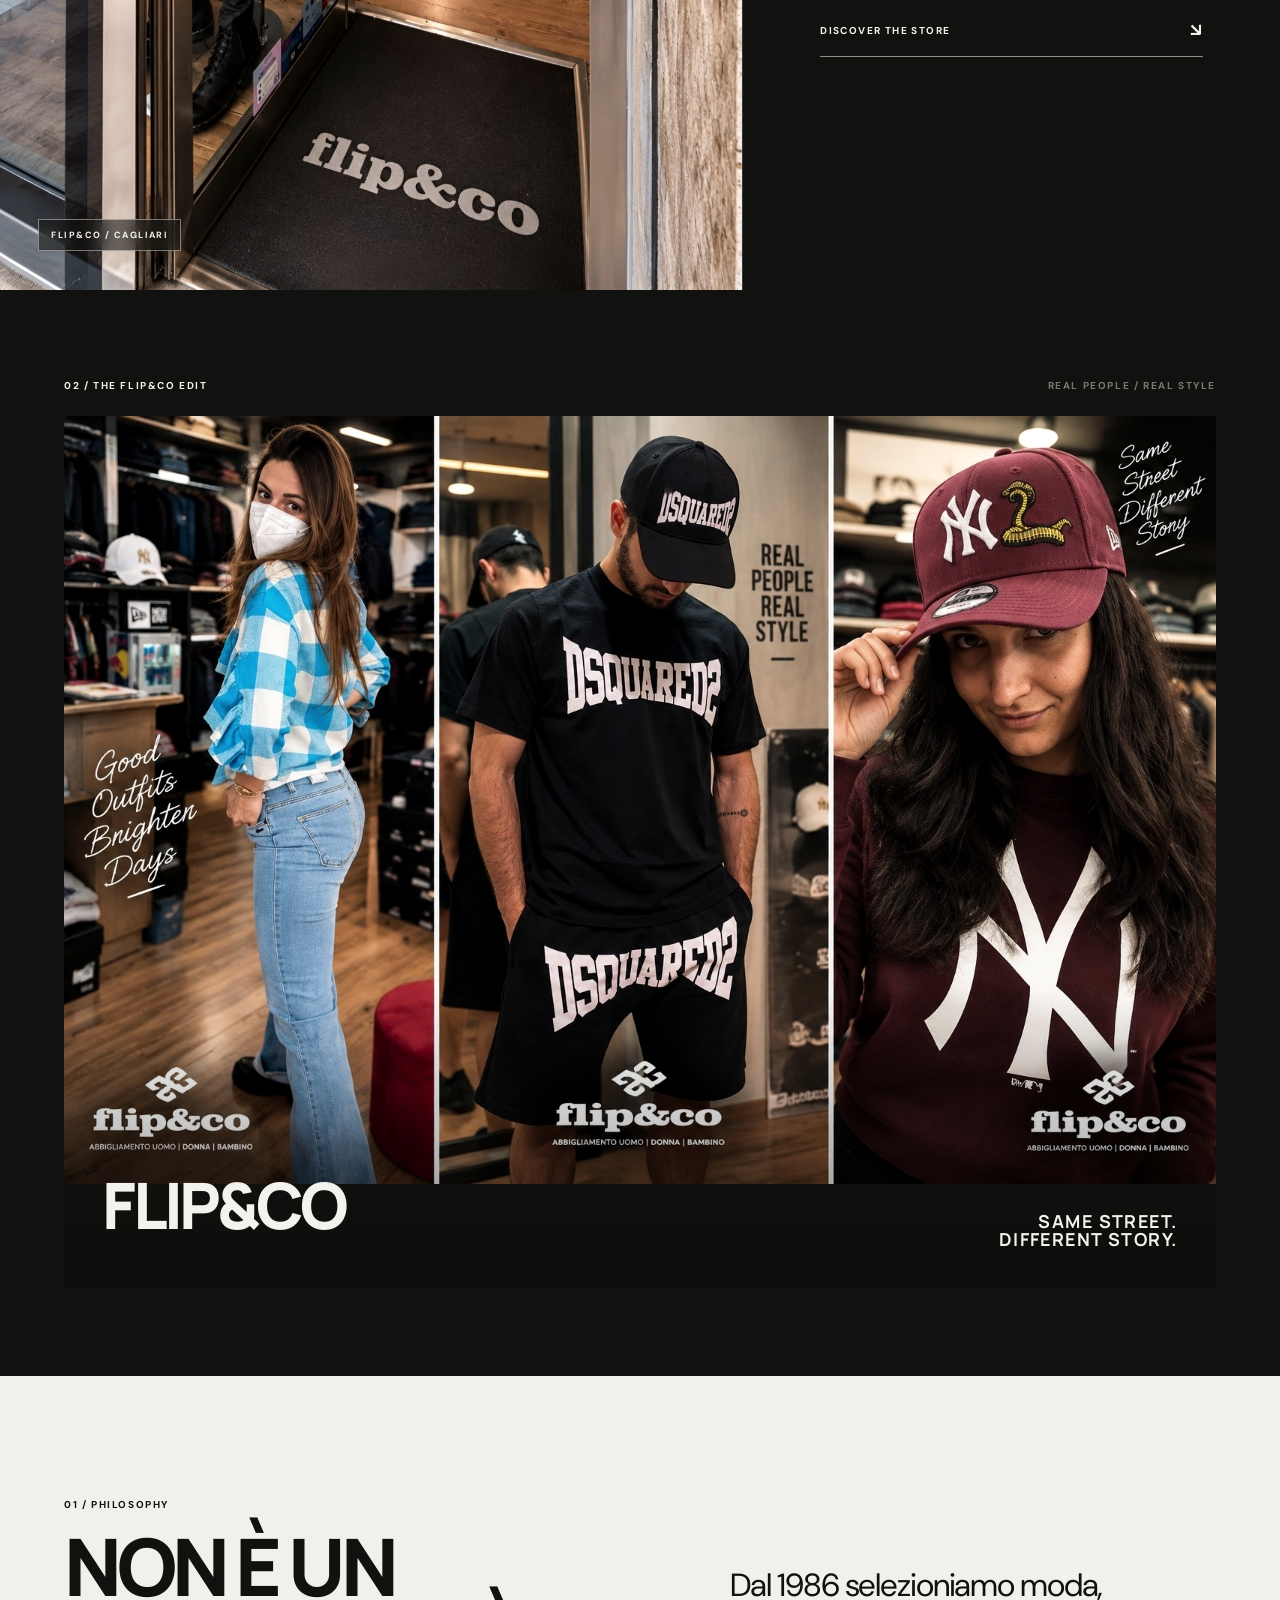
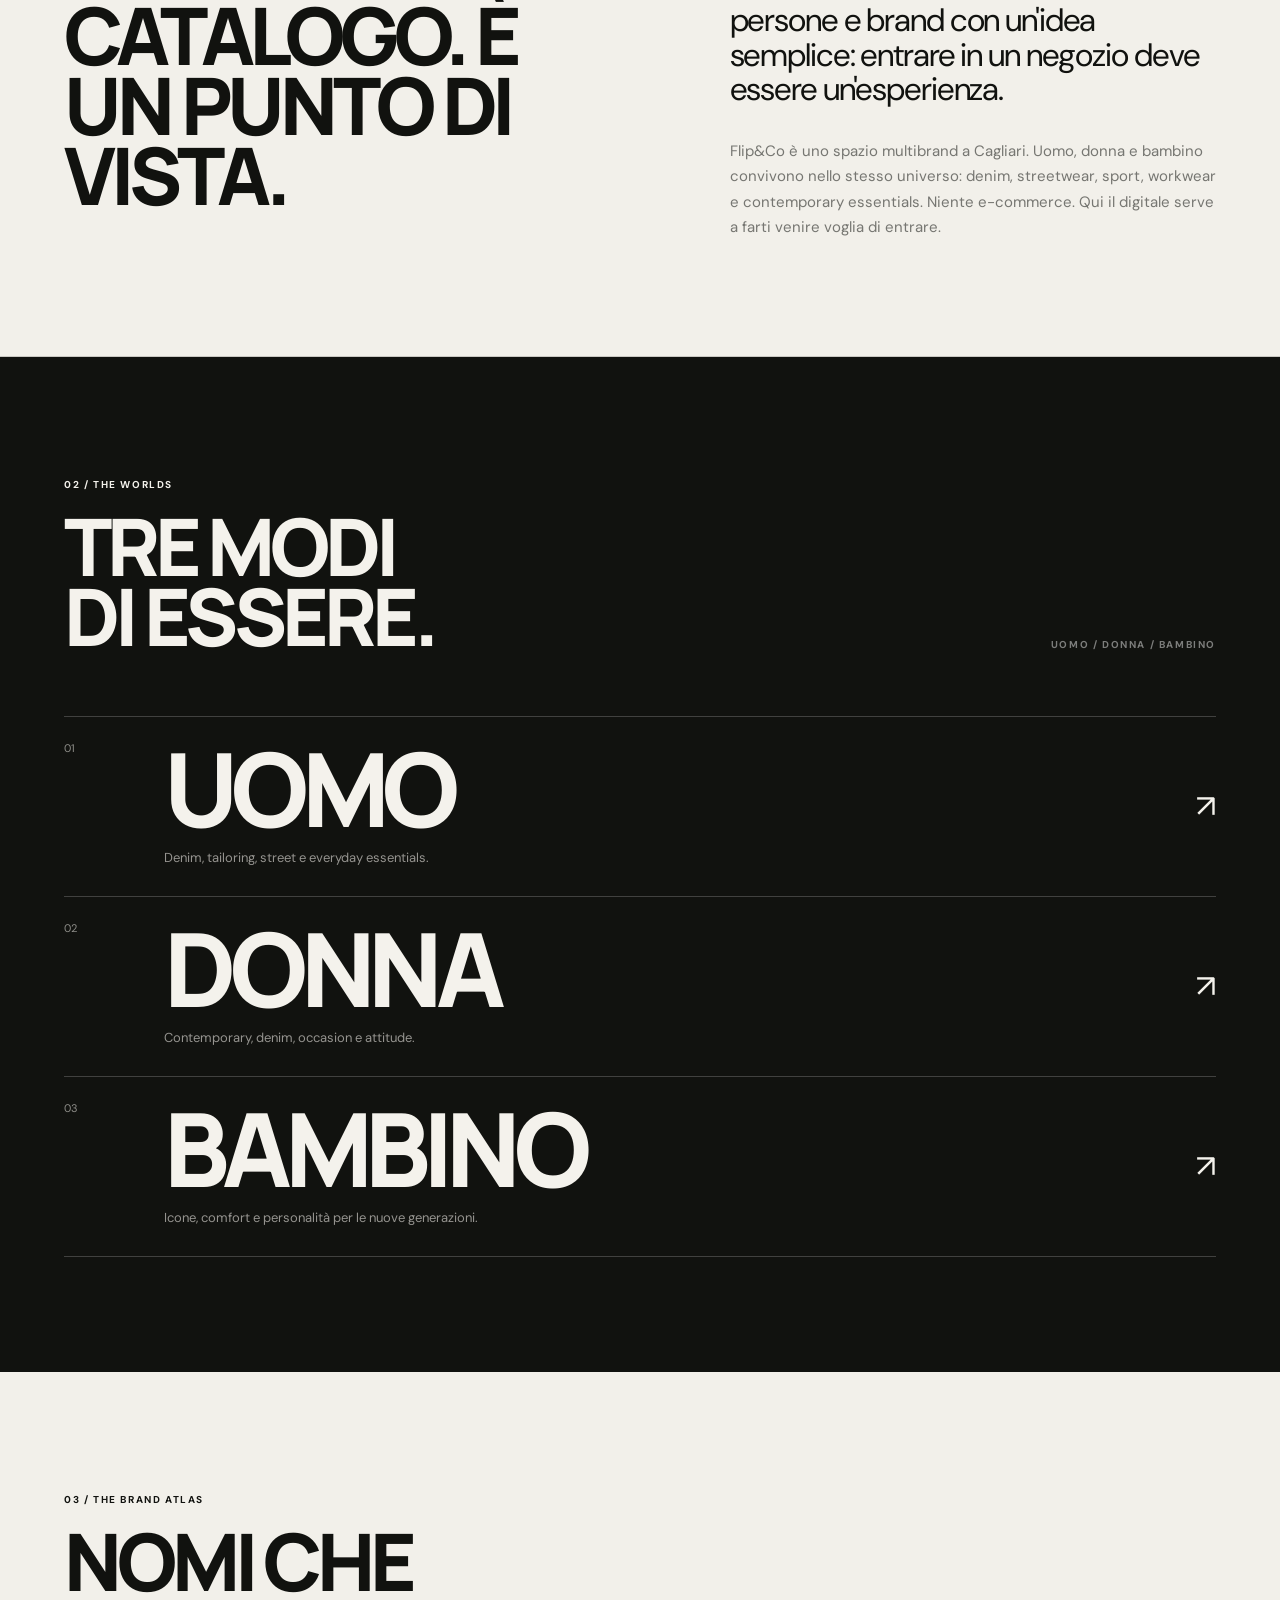
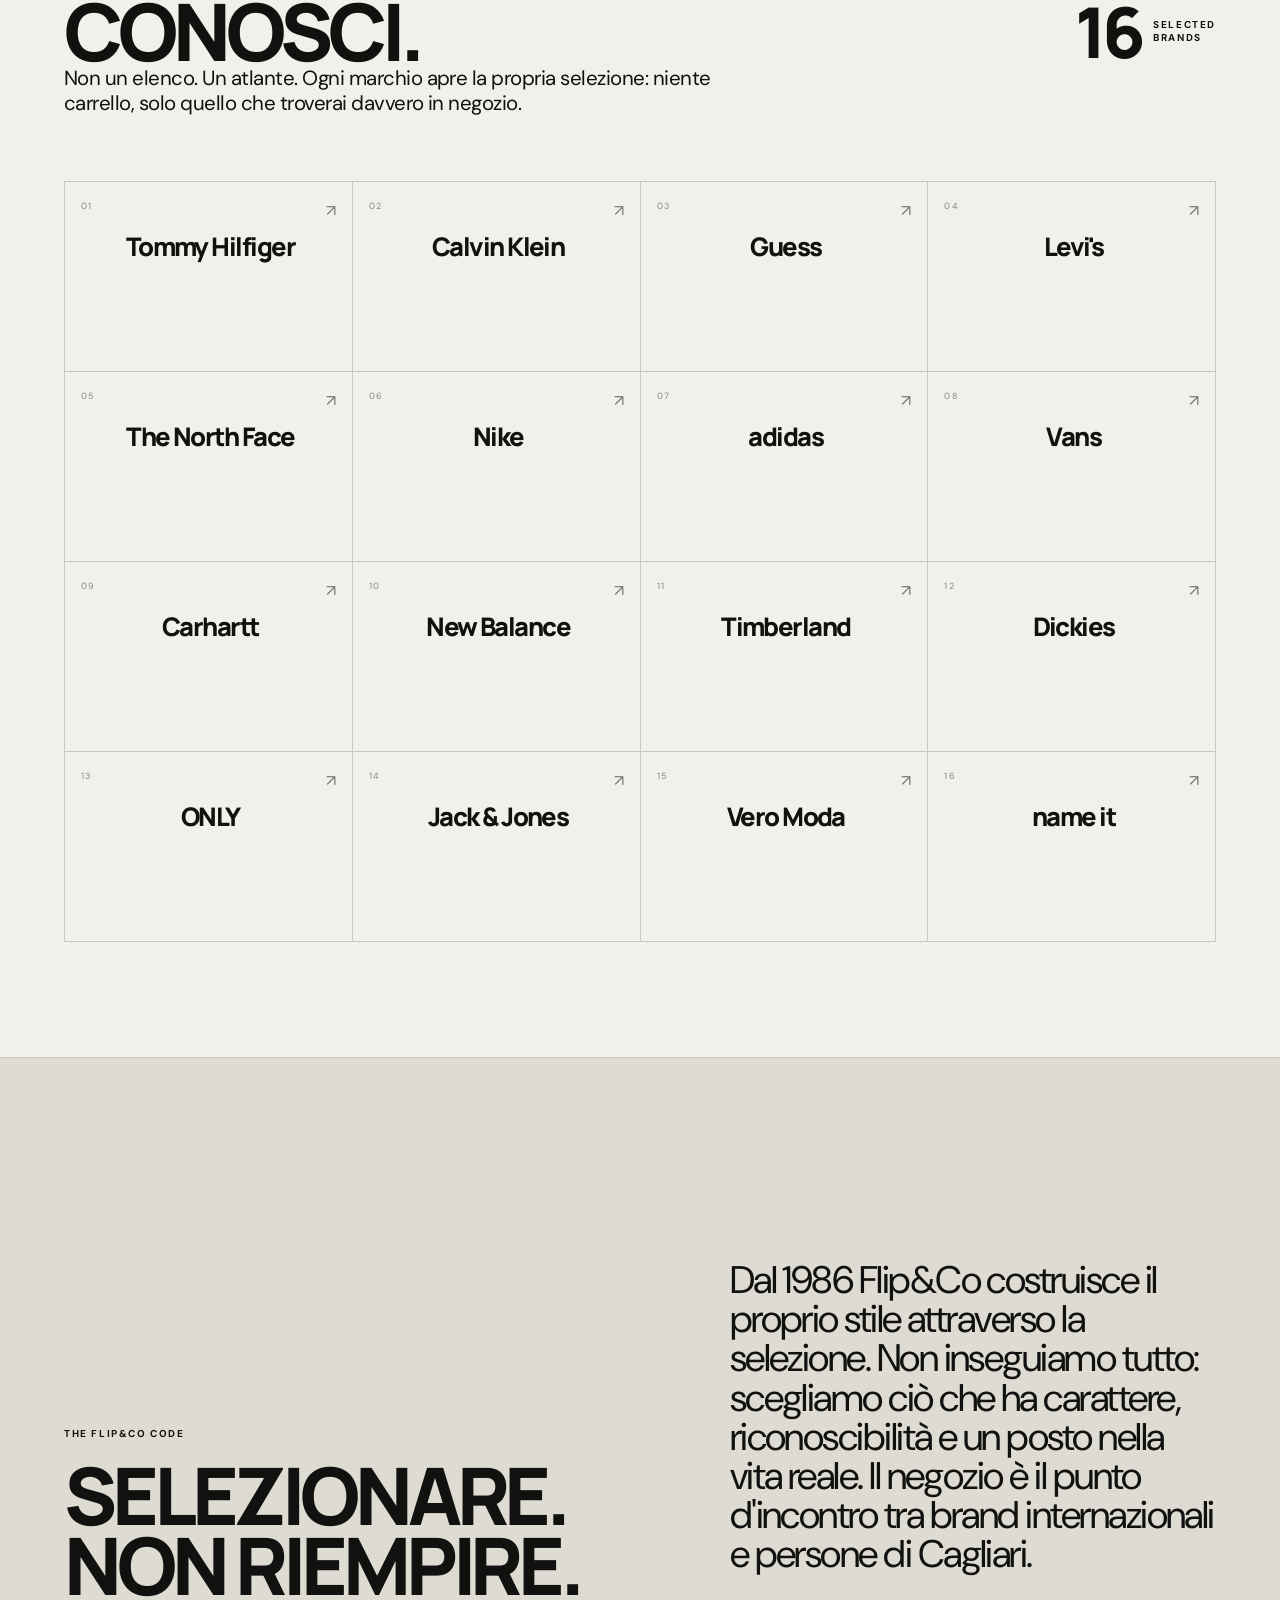
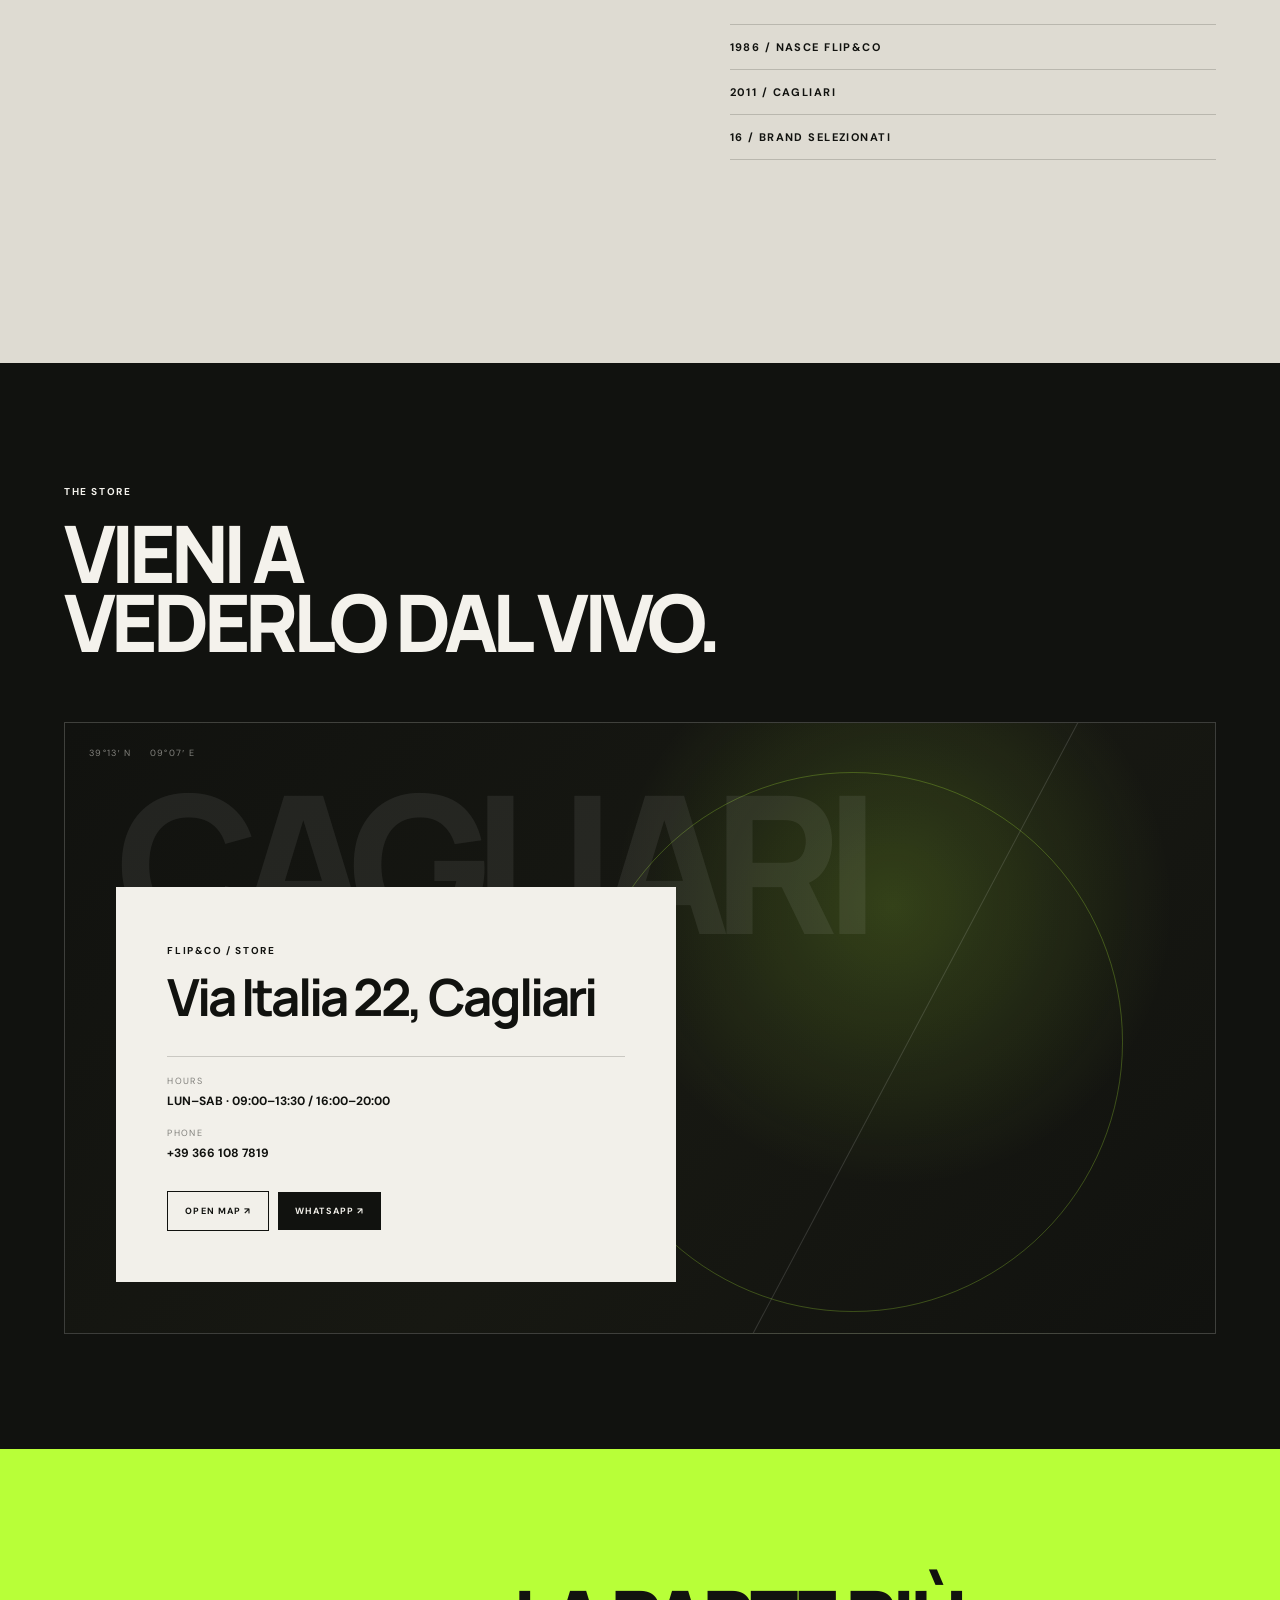
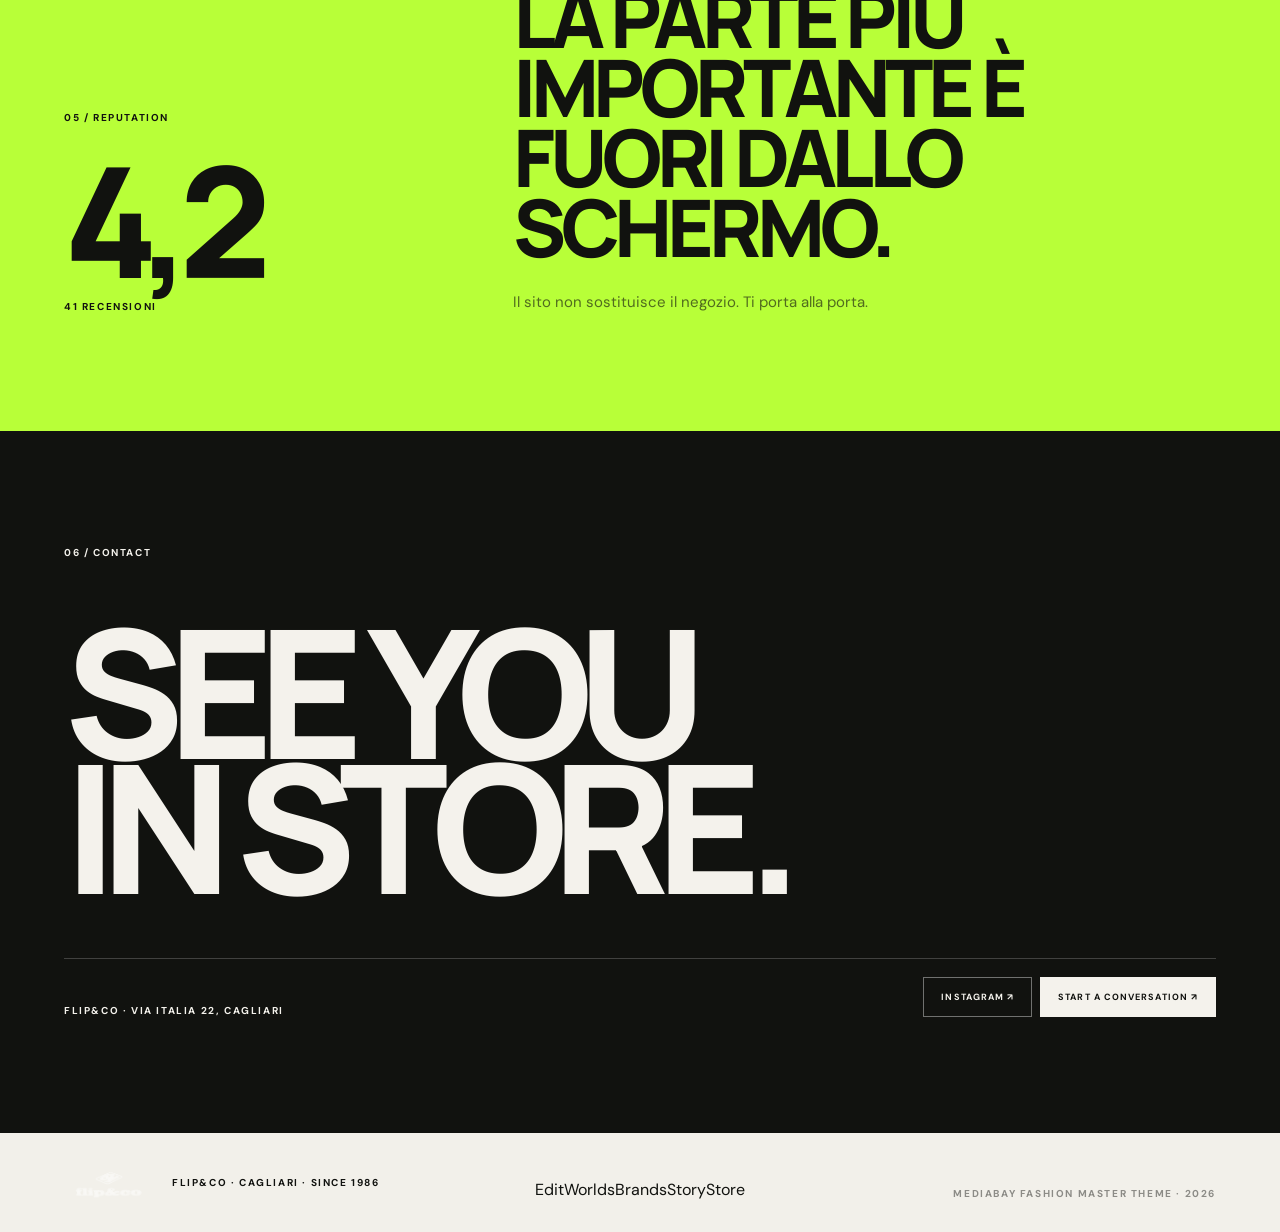
==== commit 76d0900d: "Add files via upload" ====
--- a/index.html
+++ b/index.html
@@ -12,14 +12,14 @@
 <link rel="stylesheet" href="style.css">
 </head>
 <body>
-<div id="loader" aria-hidden="true"><img class="loaderLogo" src="assets/logo-flipco.png" alt="Flip&Co"><div class="loaderLine"><i></i></div></div>
+<div id="loader" aria-hidden="true"><img class="loaderLogo" src="./assets/logo-flipco.png" alt="Flip&Co"><div class="loaderLine"><i></i></div></div>
 <div class="progress" aria-hidden="true"><span></span></div>
 <header class="site-header">
   <div class="header-inner">
     <div class="header-language language" aria-label="Language">
       <button class="active">IT</button><button>EN</button>
     </div>
-    <a class="brandmark" href="#top" aria-label="Flip&Co"><img id="navLogo" src="assets/logo-flipco.png" alt="Flip&Co"></a>
+    <a class="brandmark" href="#top" aria-label="Flip&Co"><img id="navLogo" src="./assets/logo-flipco.png" alt="Flip&Co"></a>
     <div class="header-actions">
       <button class="menu-button" id="menuButton" aria-label="Open menu"><span></span><span></span></button>
     </div>
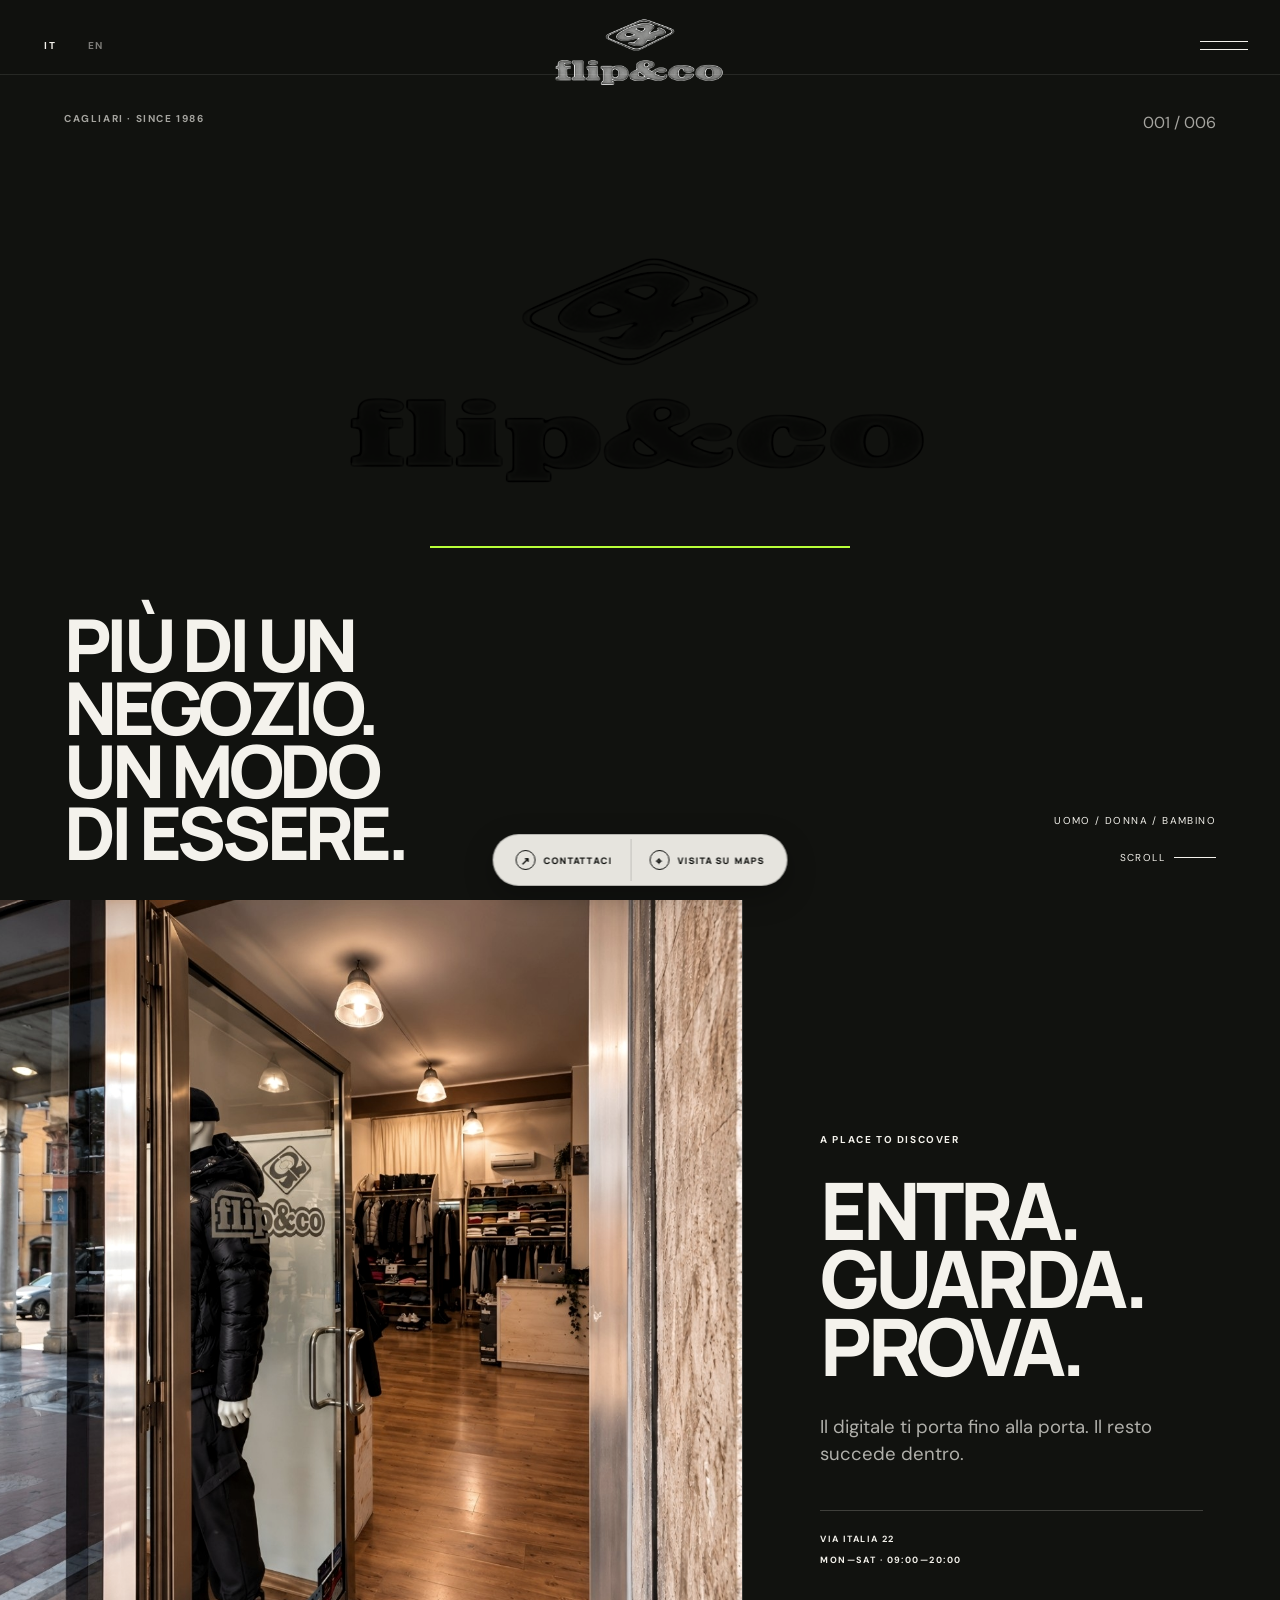
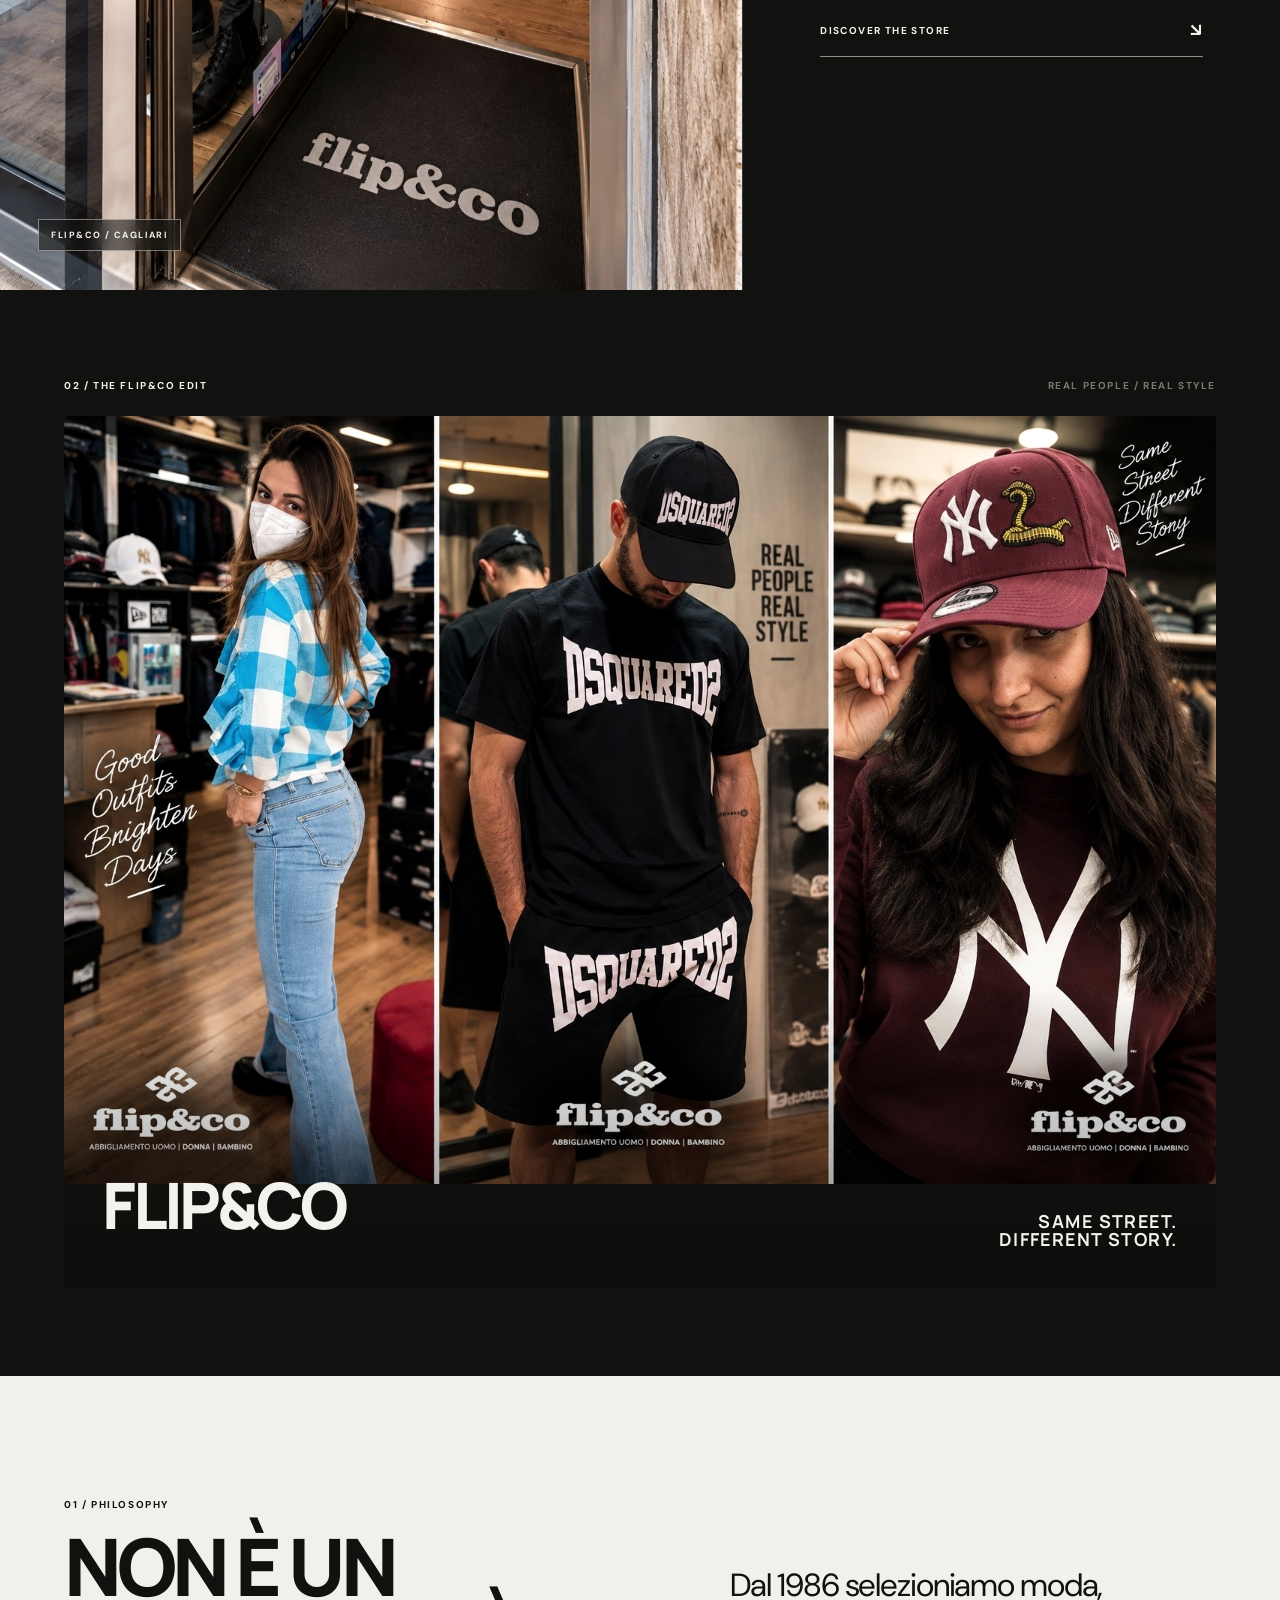
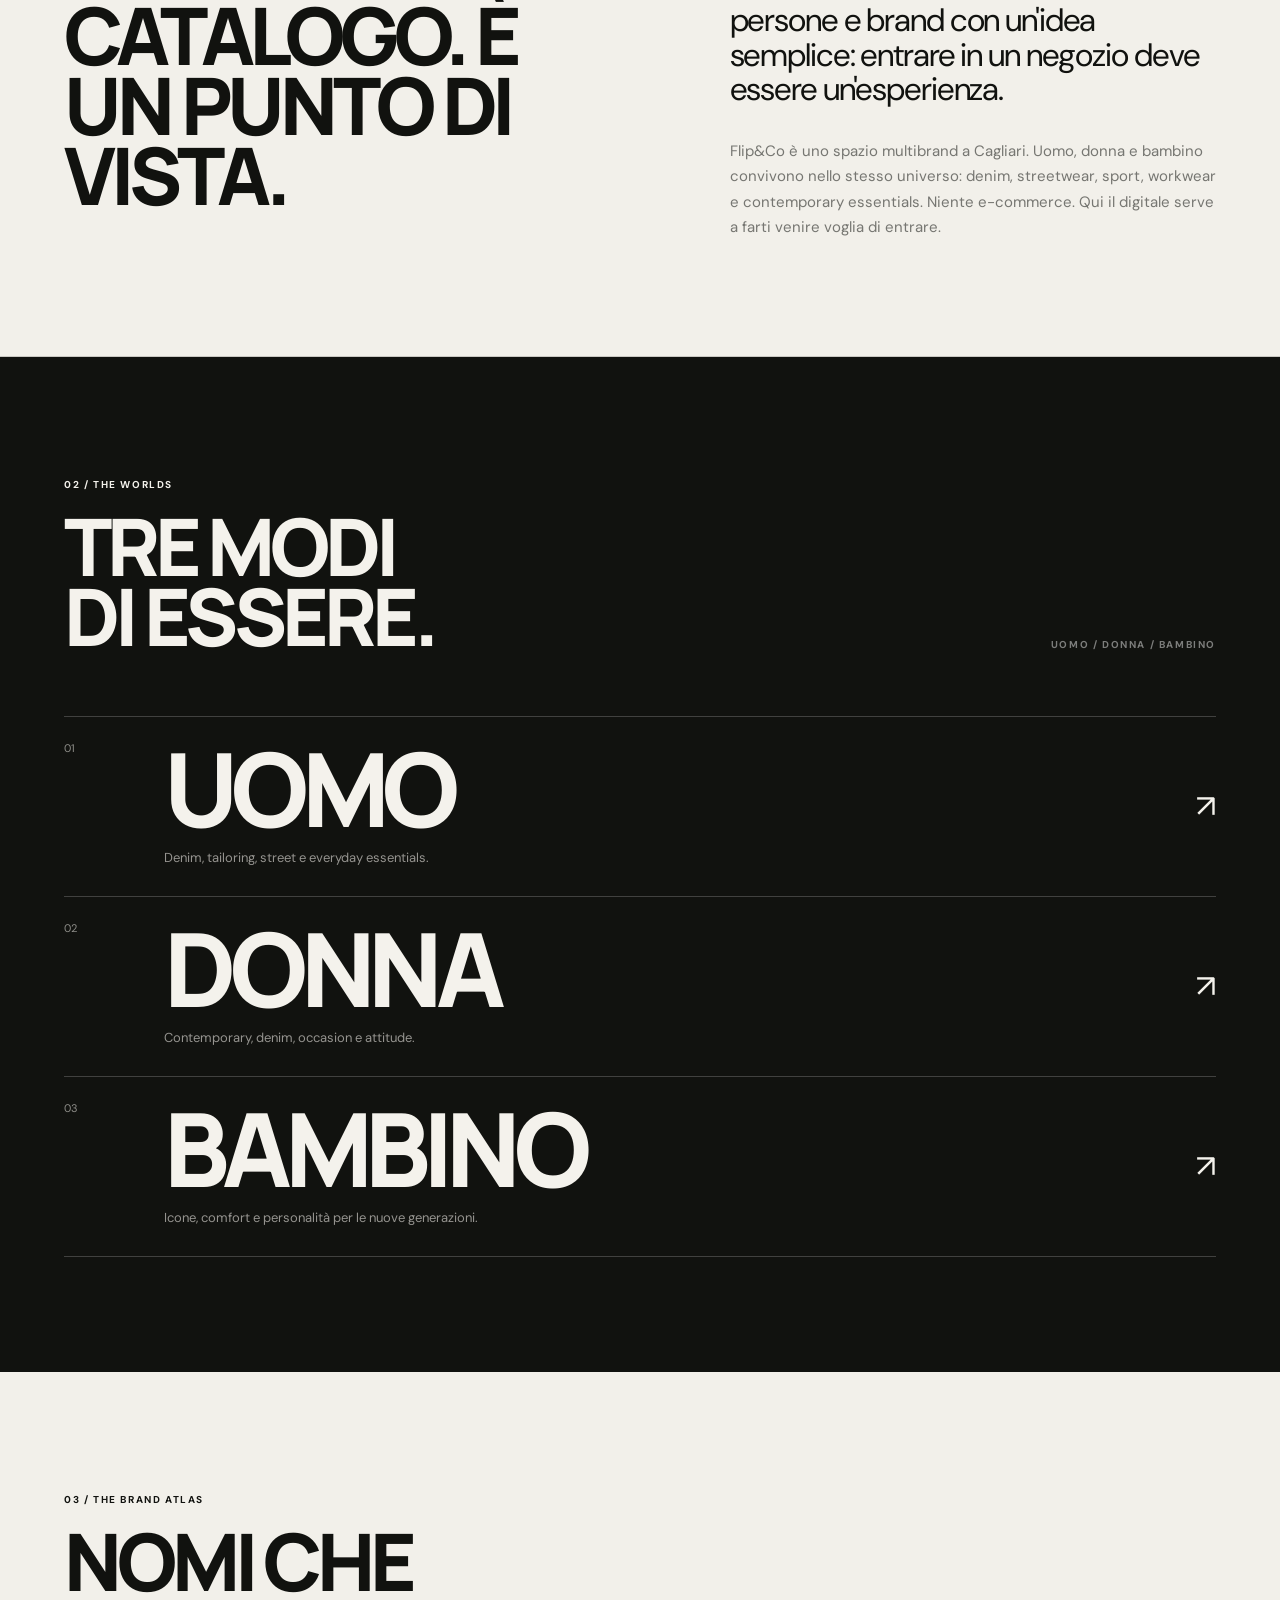
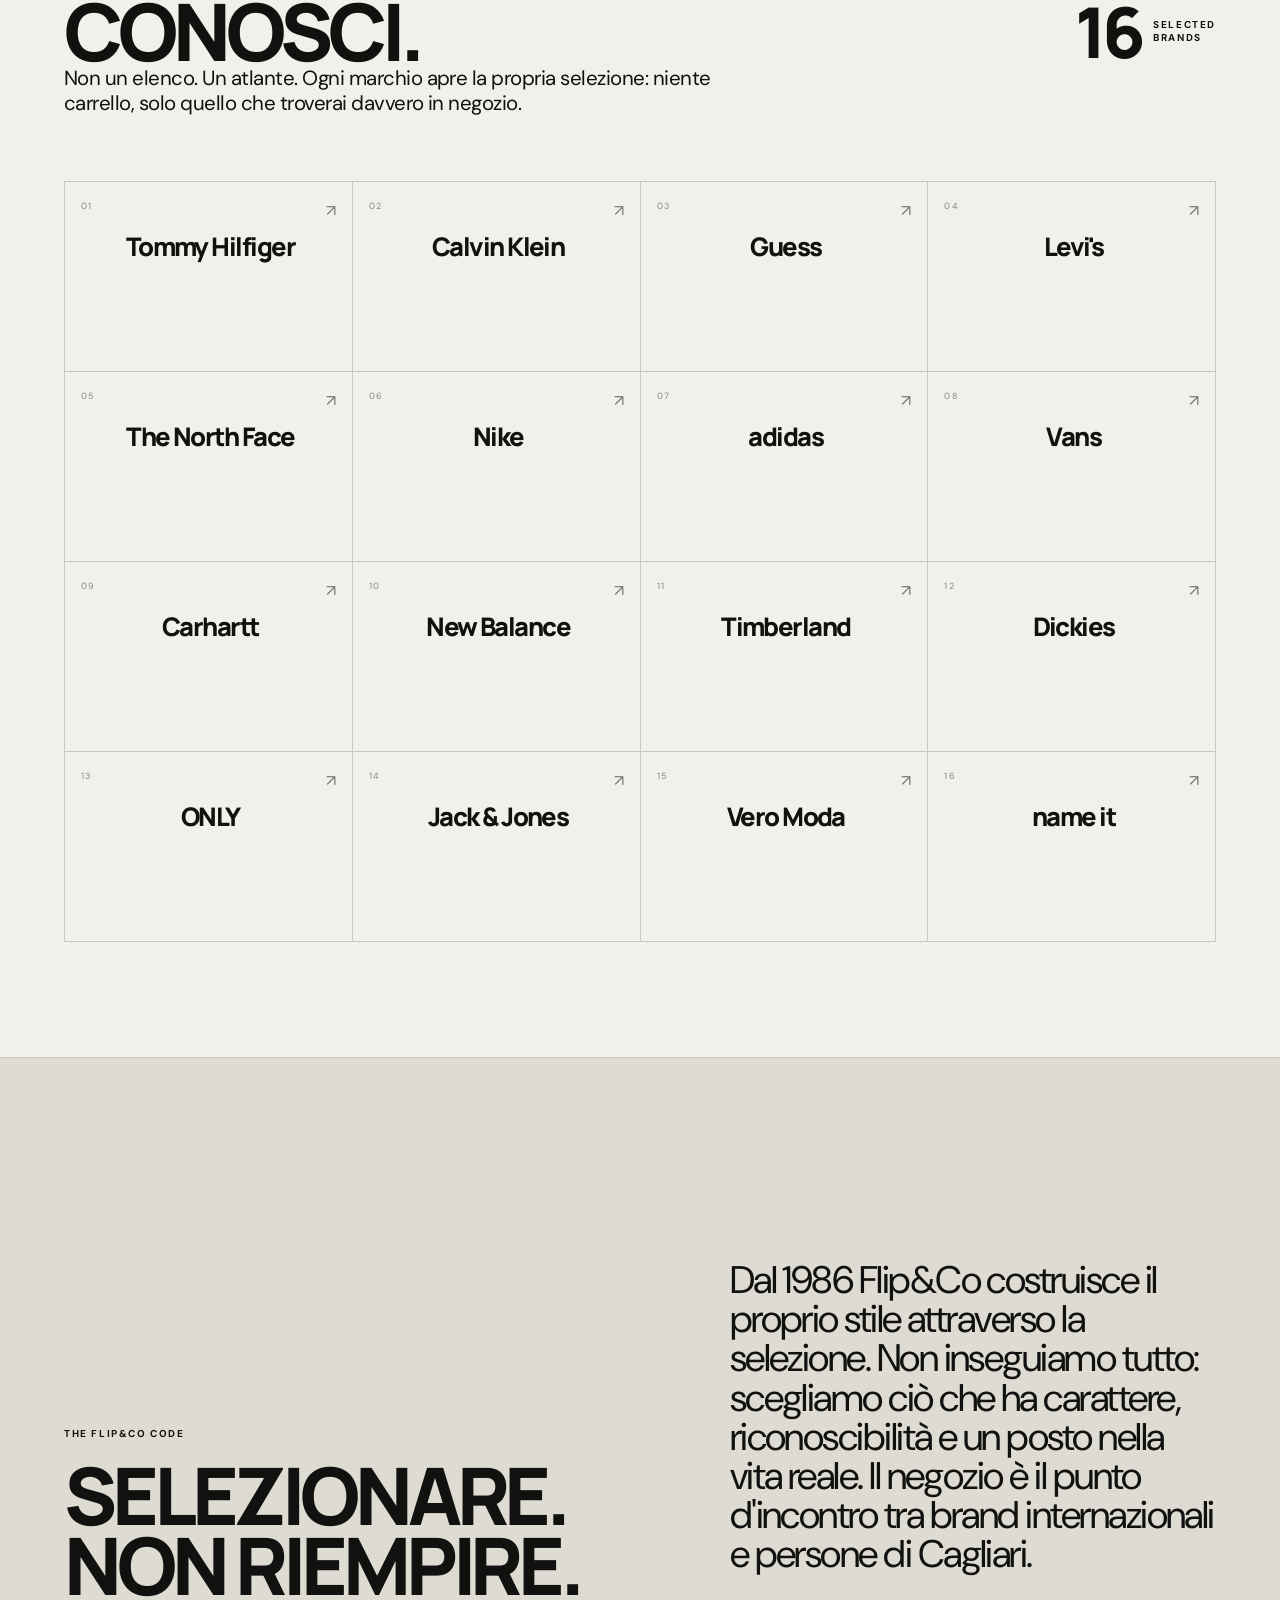
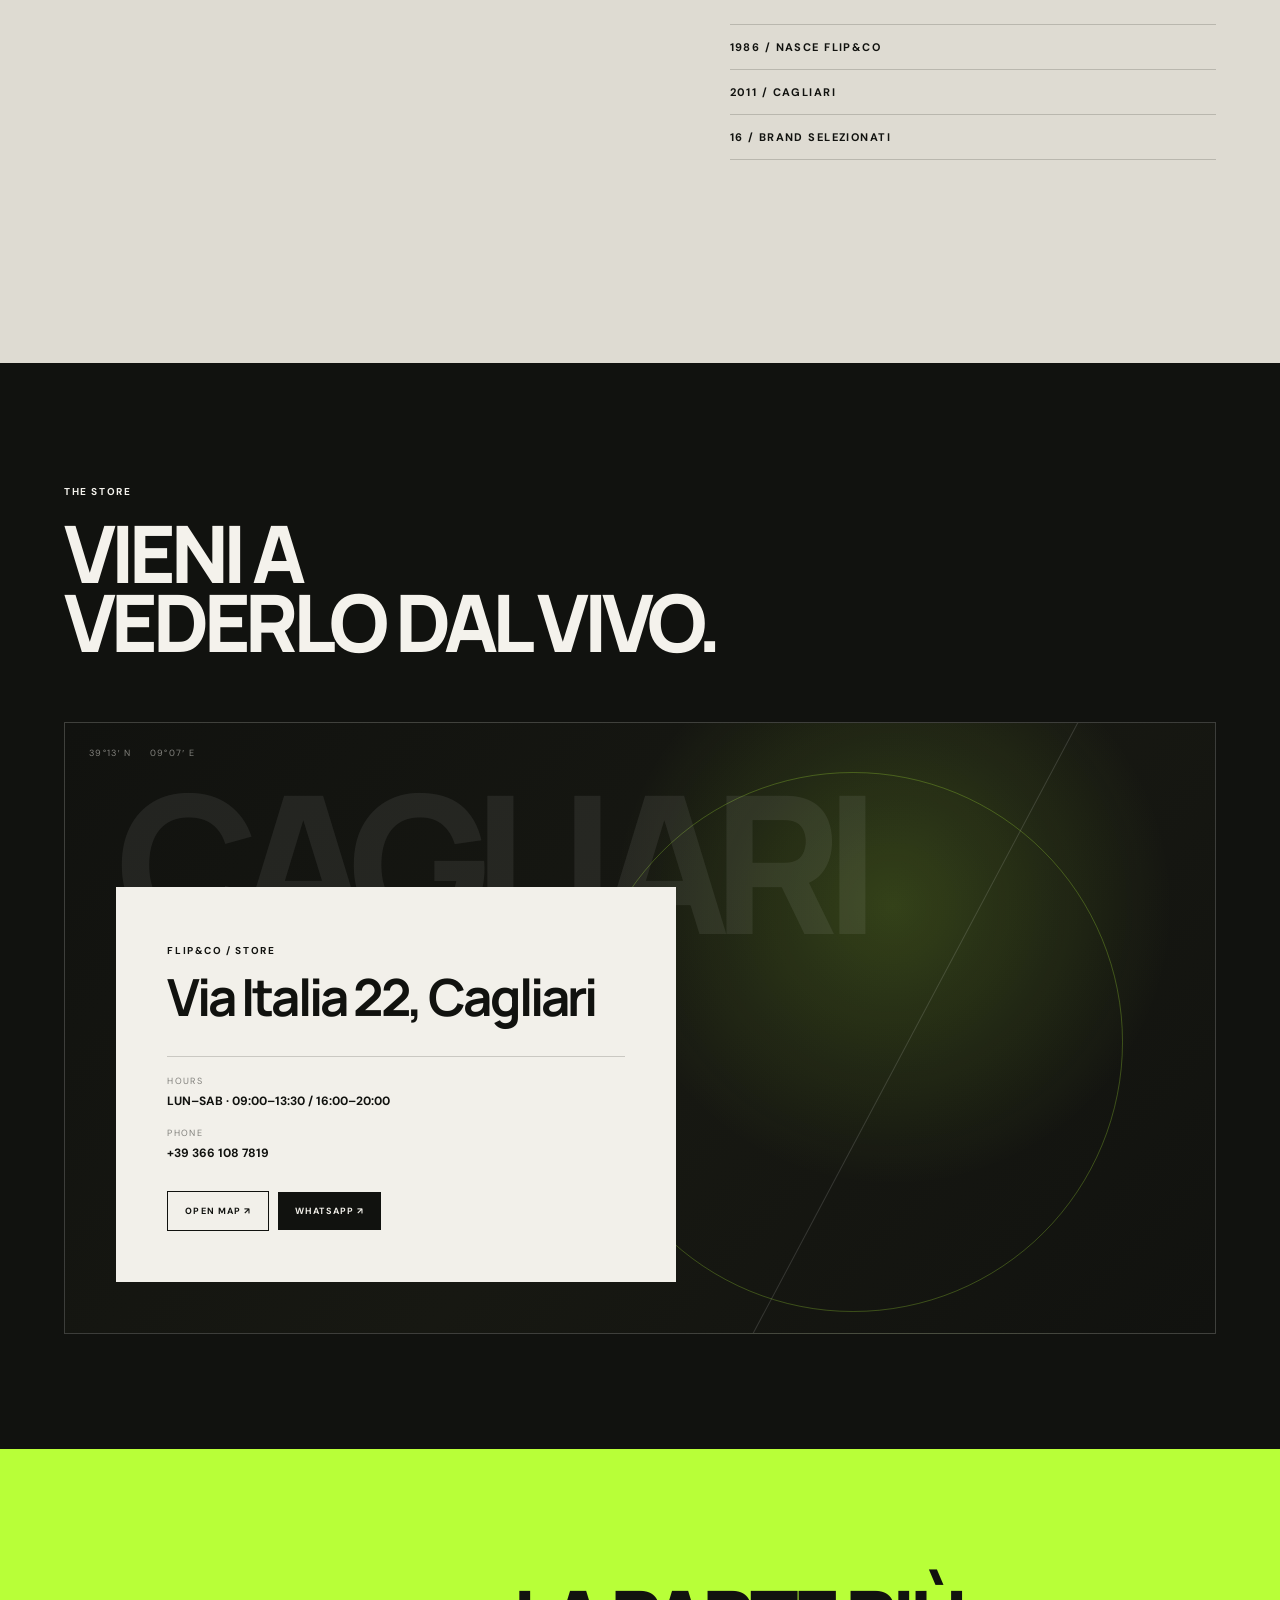
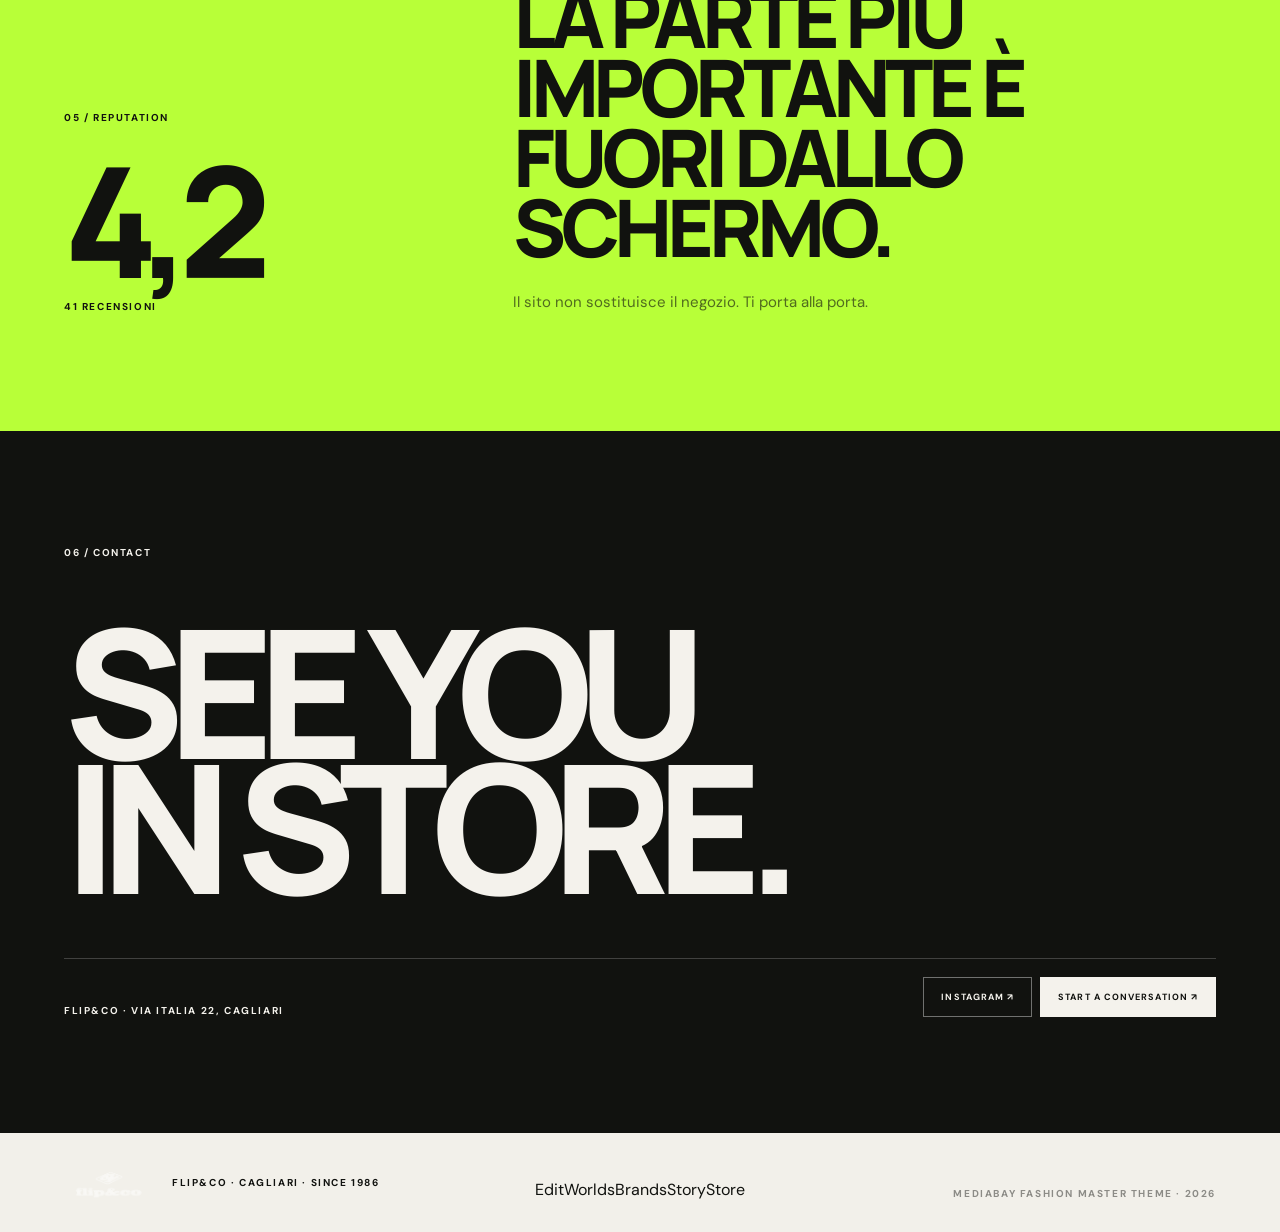
==== commit 253854fe: "Add files via upload" ====
--- a/index.html
+++ b/index.html
@@ -113,6 +113,27 @@
 
   <section id="contact" class="contact section-pad"><span class="micro reveal">06 / CONTACT</span><h2 id="contactTitle" class="contact-title heading-reveal"></h2><div class="contact-row reveal"><span id="contactMeta" class="micro"></span><div><a id="instagramLink" class="pill" target="_blank" rel="noopener">INSTAGRAM ↗</a><a id="contactWa" class="pill dark" target="_blank" rel="noopener">START A CONVERSATION ↗</a></div></div></section>
 </main>
+
+<div class="floating-actions" aria-label="Azioni rapide">
+  <a id="floatingContact" class="floating-action" href="https://wa.me/393661087819" target="_blank" rel="noopener" aria-label="Contattaci su WhatsApp">
+    <span class="floating-icon whatsapp-icon" aria-hidden="true">↗</span>
+    <span>CONTATTACI</span>
+  </a>
+  <a id="floatingMaps" class="floating-action floating-action-map" href="https://www.google.com/maps/search/?api=1&query=Via+Italia+22%2C+Cagliari" target="_blank" rel="noopener" aria-label="Visita il negozio su Maps">
+    <span class="floating-icon" aria-hidden="true">⌖</span>
+    <span>VISITA SU MAPS</span>
+  </a>
+</div>
+<style>
+/* V9 — always-visible quick actions */
+.floating-actions{position:fixed!important;left:50%!important;right:auto!important;bottom:calc(14px + env(safe-area-inset-bottom))!important;transform:translateX(-50%)!important;z-index:2147483647!important;display:flex!important;visibility:visible!important;opacity:1!important;pointer-events:auto!important;align-items:center!important;gap:0!important;padding:4px!important;border:1px solid rgba(17,18,15,.22)!important;border-radius:999px!important;background:rgba(244,242,236,.94)!important;backdrop-filter:blur(18px)!important;-webkit-backdrop-filter:blur(18px)!important;box-shadow:0 10px 30px rgba(0,0,0,.28)!important}
+.floating-actions .floating-action{display:flex!important;visibility:visible!important;opacity:1!important;align-items:center!important;justify-content:center!important;gap:8px!important;min-height:42px!important;padding:0 18px!important;border-radius:999px!important;color:#11120f!important;background:transparent!important;text-decoration:none!important;font:800 9px/1 Manrope,Arial,sans-serif!important;letter-spacing:.12em!important;white-space:nowrap!important}
+.floating-actions .floating-action:hover{background:#11120f!important;color:#f4f2ec!important}
+.floating-actions .floating-action-map{border-left:1px solid rgba(17,18,15,.16)!important;border-radius:0 999px 999px 0!important}
+.floating-actions .floating-icon{width:20px!important;height:20px!important;display:grid!important;place-items:center!important;border:1px solid currentColor!important;border-radius:50%!important;font-size:11px!important}
+@media(max-width:520px){.floating-actions{left:12px!important;right:12px!important;bottom:calc(10px + env(safe-area-inset-bottom))!important;transform:none!important;width:auto!important}.floating-actions .floating-action{flex:1!important;min-height:44px!important;padding:0 8px!important;font-size:8px!important;letter-spacing:.09em!important}}
+</style>
+
 <footer><div class="section-pad footer-inner"><div><img id="footerLogo" alt="Flip&Co"><span class="micro">FLIP&CO · CAGLIARI · SINCE 1986</span></div><div class="footer-links"><a href="#campaign">Edit</a><a href="#worlds">Worlds</a><a href="#brands">Brands</a><a href="#story">Story</a><a href="#store">Store</a></div><span class="micro">MEDIA­BAY FASHION MASTER THEME · 2026</span></div></footer>
 <script src="engine.js"></script>
 </body>
--- a/style.css
+++ b/style.css
@@ -135,3 +135,42 @@
   .editorial-overlay{padding:18px}
   .editorial-caption{font-size:11px}
 }
+
+
+/* V8 — persistent contact / maps dock */
+.floating-actions{
+  position:fixed;
+  z-index:80;
+  right:clamp(14px,2vw,28px);
+  bottom:max(16px,env(safe-area-inset-bottom));
+  display:flex;
+  align-items:center;
+  gap:0;
+  padding:4px;
+  border:1px solid rgba(17,18,15,.16);
+  border-radius:999px;
+  background:rgba(244,242,236,.90);
+  -webkit-backdrop-filter:blur(16px) saturate(115%);
+  backdrop-filter:blur(16px) saturate(115%);
+  box-shadow:0 12px 34px rgba(0,0,0,.16);
+}
+.floating-action{
+  display:flex;align-items:center;gap:8px;
+  min-height:38px;padding:0 14px;
+  border-radius:999px;
+  color:#11120f;background:transparent;
+  font-size:9px;font-weight:800;letter-spacing:.13em;
+  white-space:nowrap;
+  transition:background .25s ease,color .25s ease,transform .25s ease;
+}
+.floating-action:hover{background:#11120f;color:#f4f2ec;transform:translateY(-1px)}
+.floating-action-map{border-left:1px solid rgba(17,18,15,.14);border-radius:0 999px 999px 0}
+.floating-action-map:hover{border-left-color:transparent}
+.floating-icon{width:19px;height:19px;display:grid;place-items:center;border:1px solid currentColor;border-radius:50%;font-size:11px;line-height:1}
+.whatsapp-icon{font-weight:700}
+@media(max-width:520px){
+  .floating-actions{left:14px;right:14px;bottom:max(12px,env(safe-area-inset-bottom));justify-content:stretch;padding:4px}
+  .floating-action{flex:1;justify-content:center;min-height:42px;padding:0 8px;font-size:8px;letter-spacing:.10em}
+  .floating-action-map{border-left:1px solid rgba(17,18,15,.14)}
+}
+@media(prefers-reduced-motion:reduce){.floating-action{transition:none}}
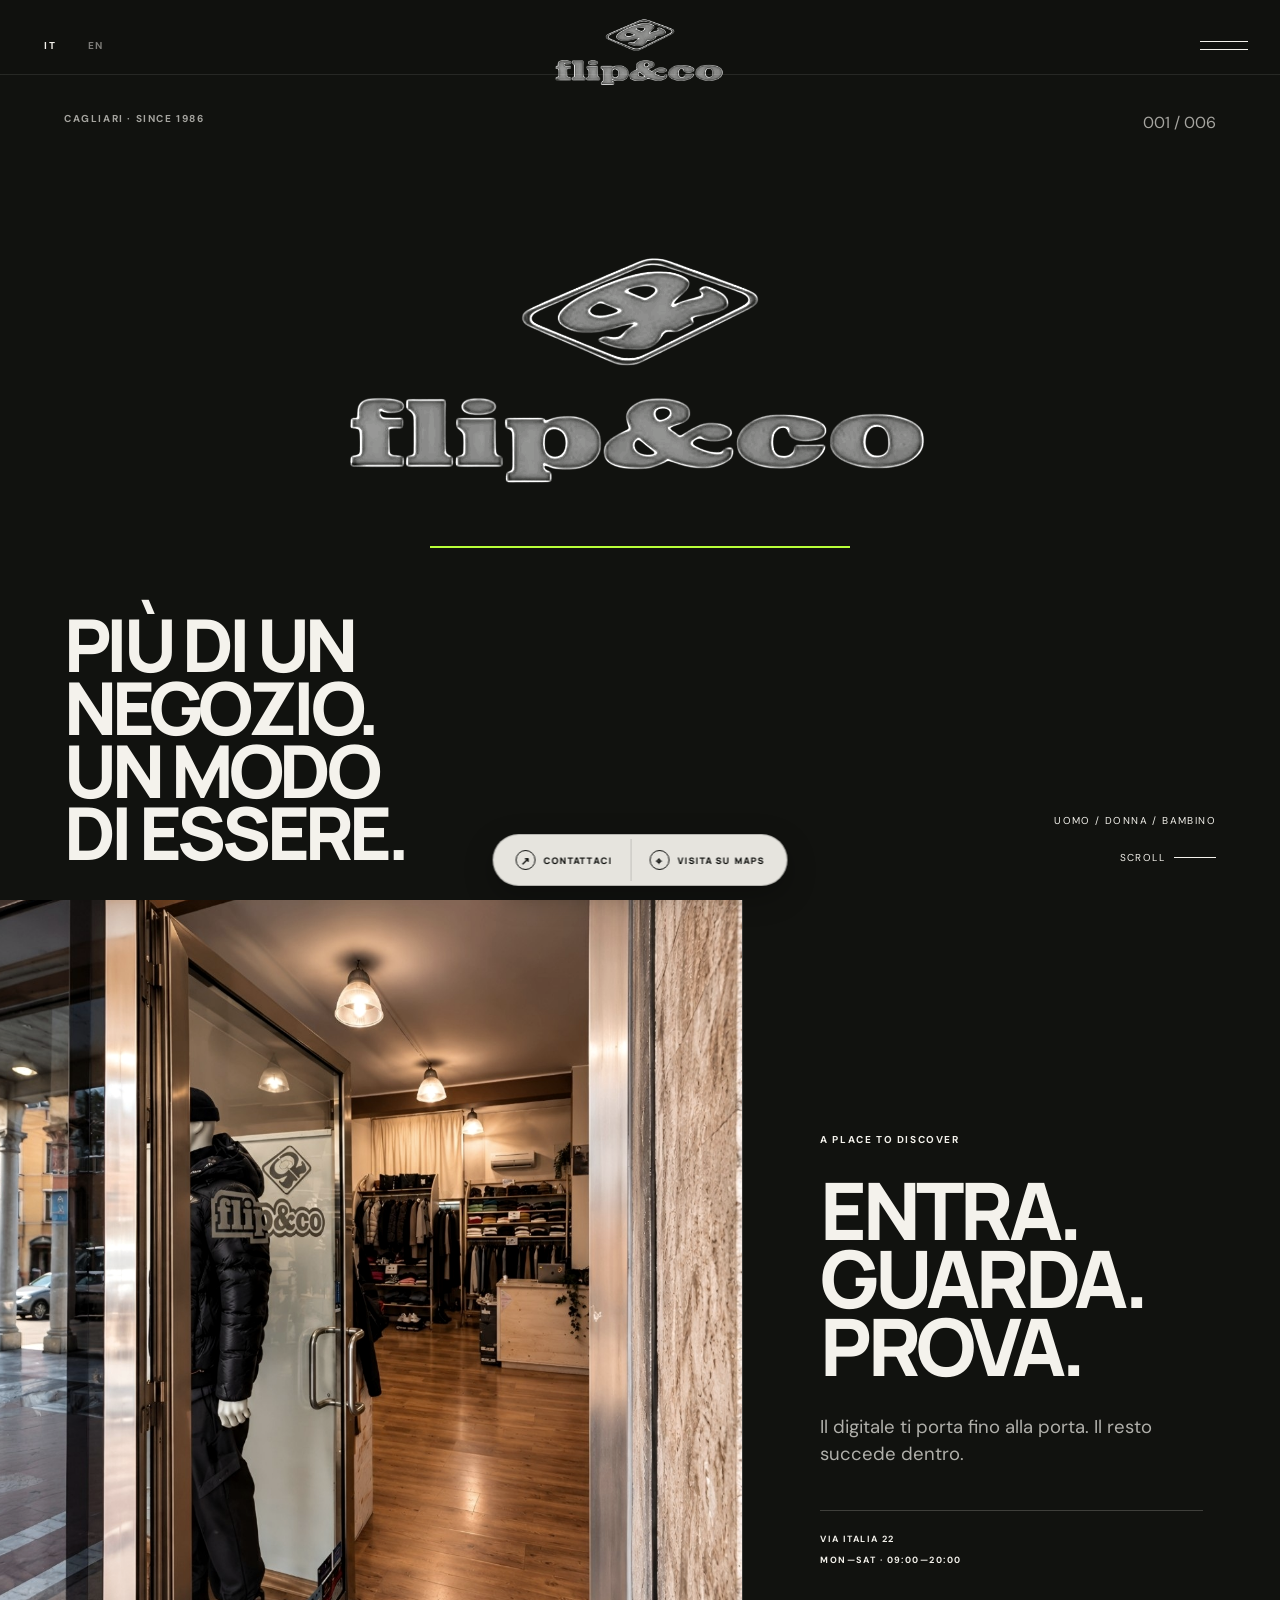
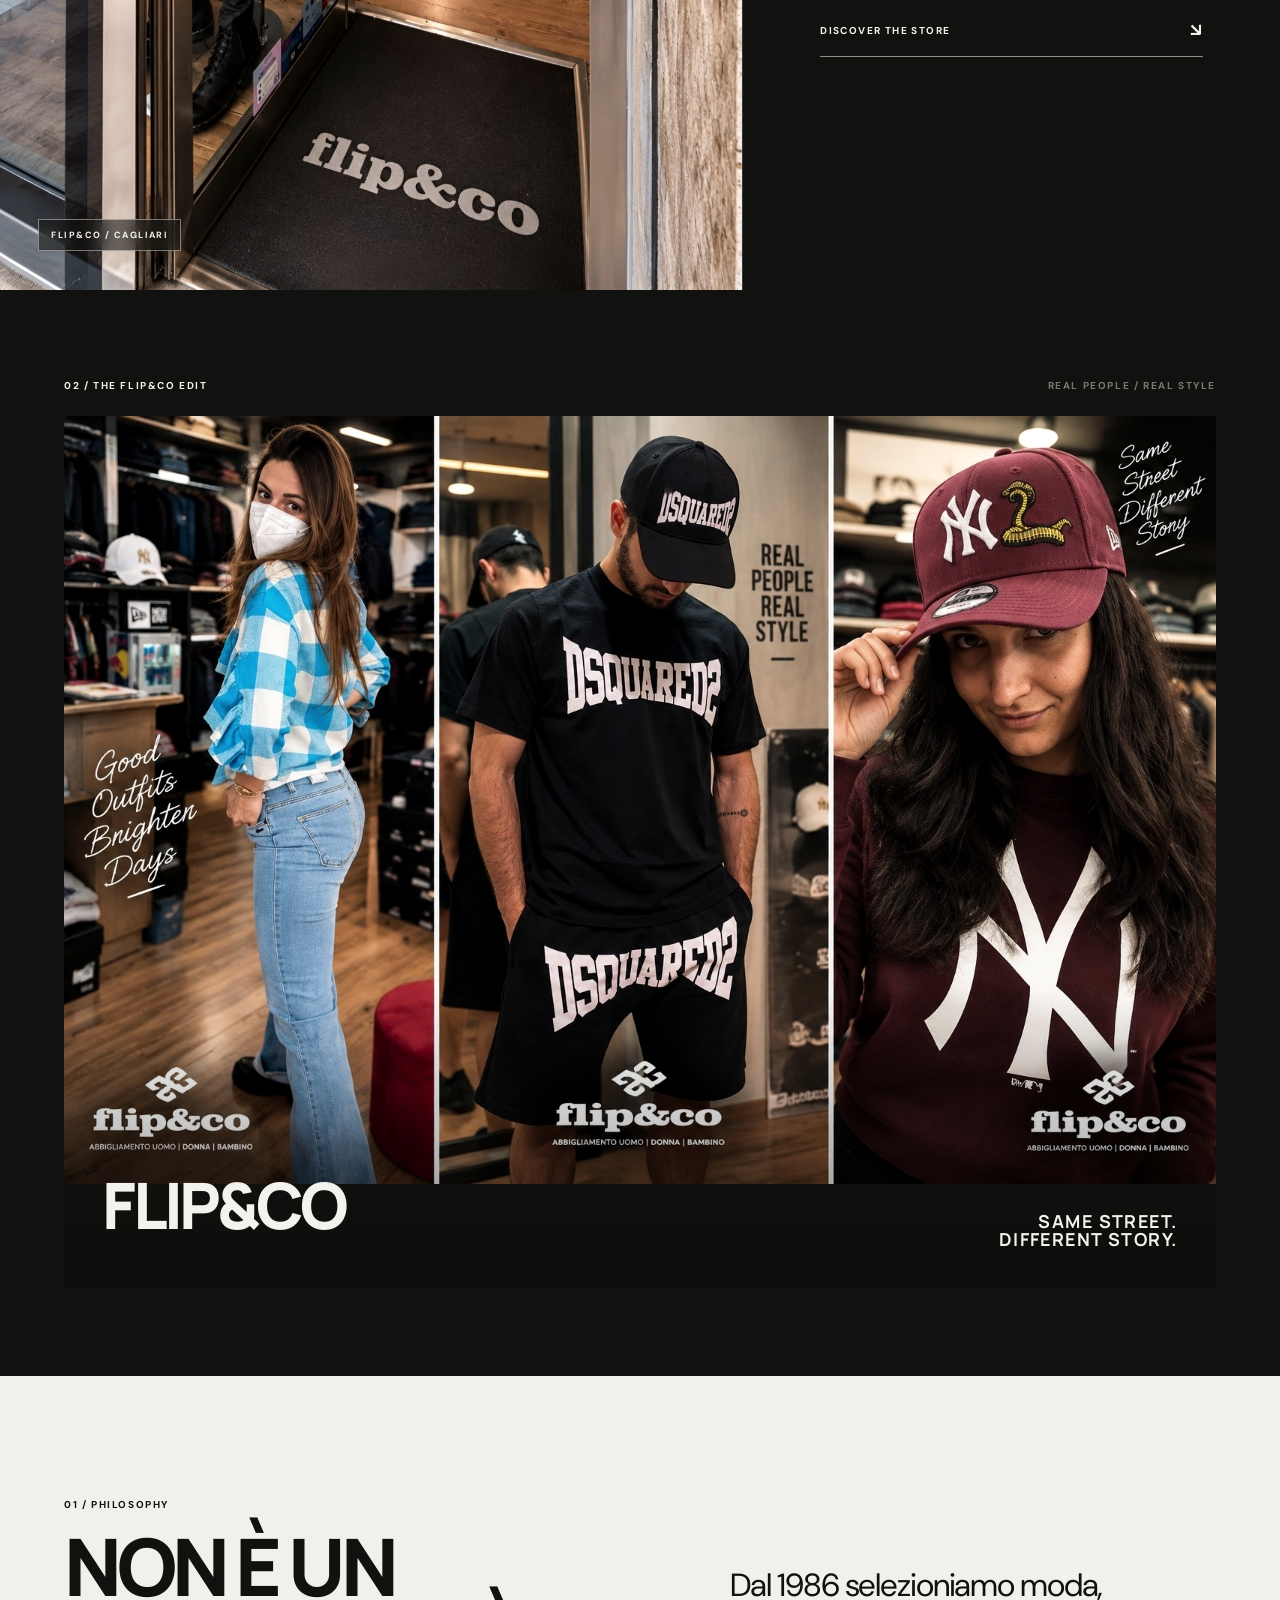
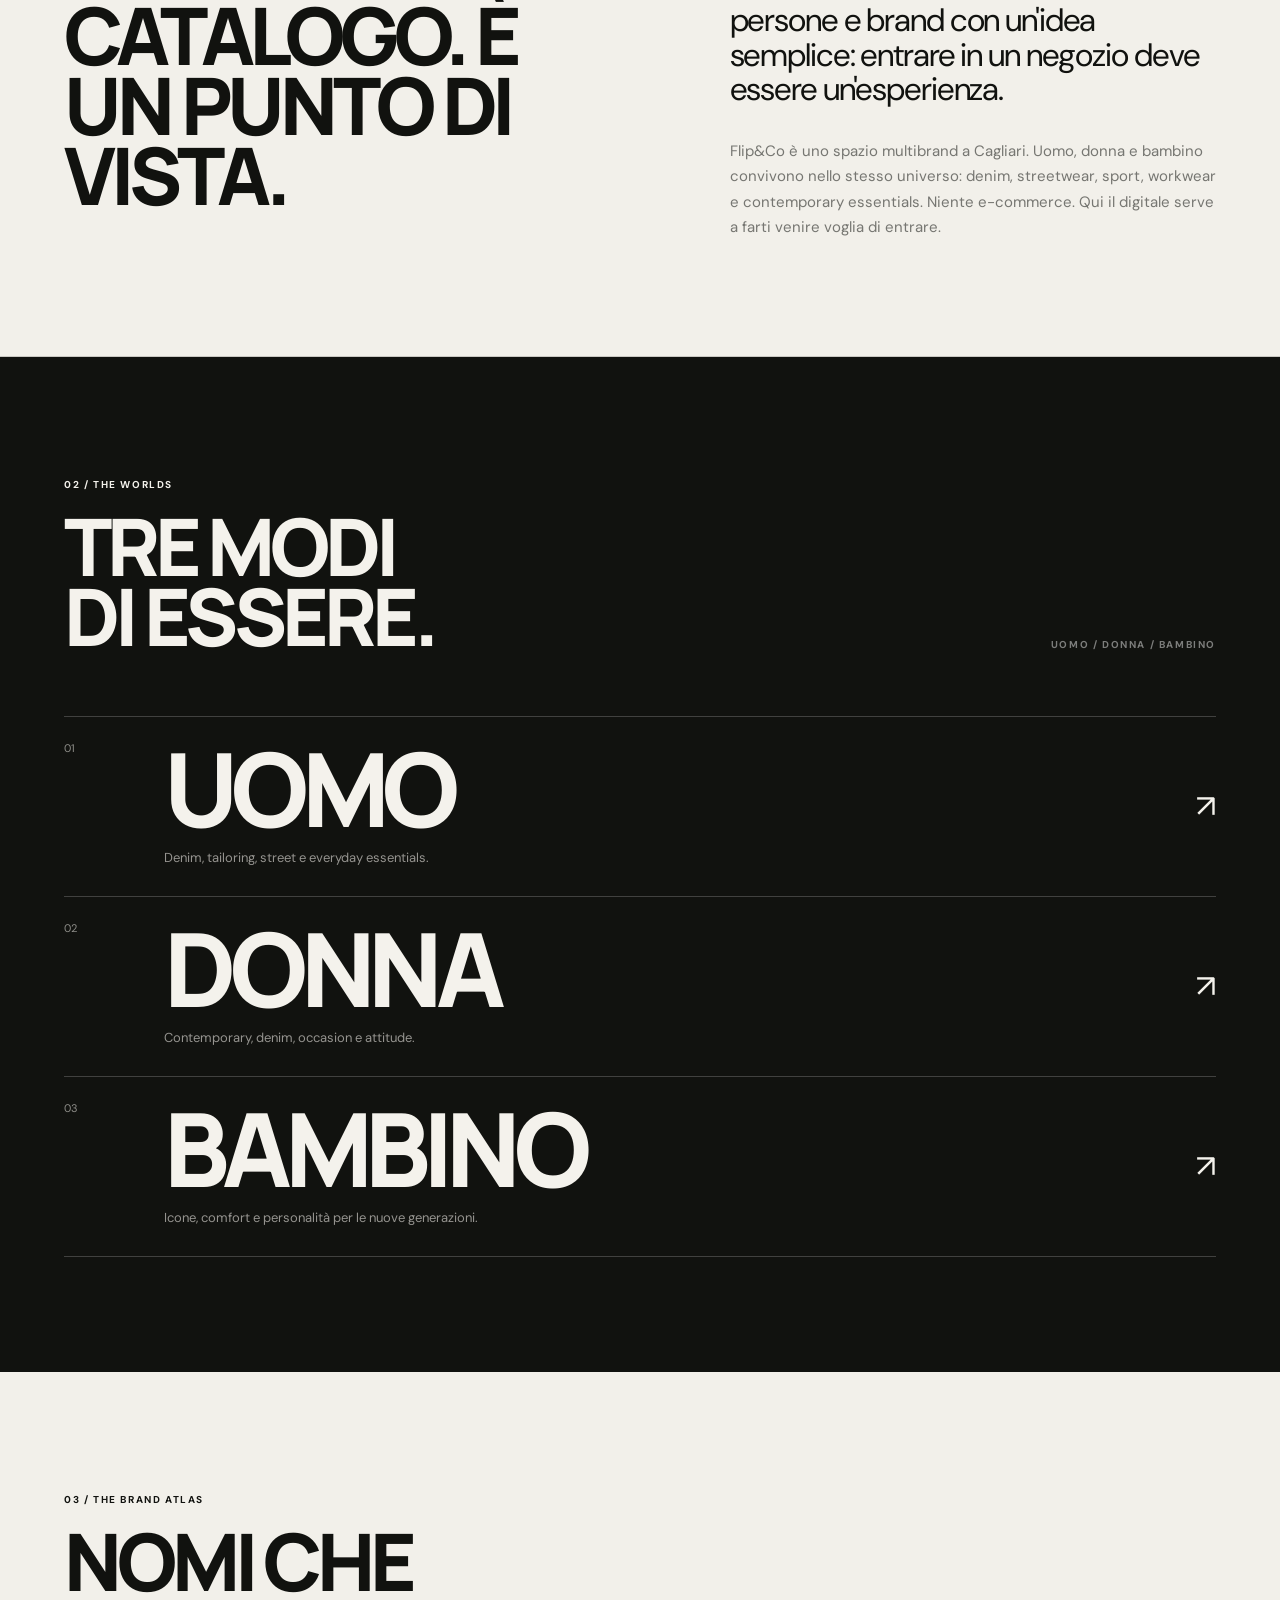
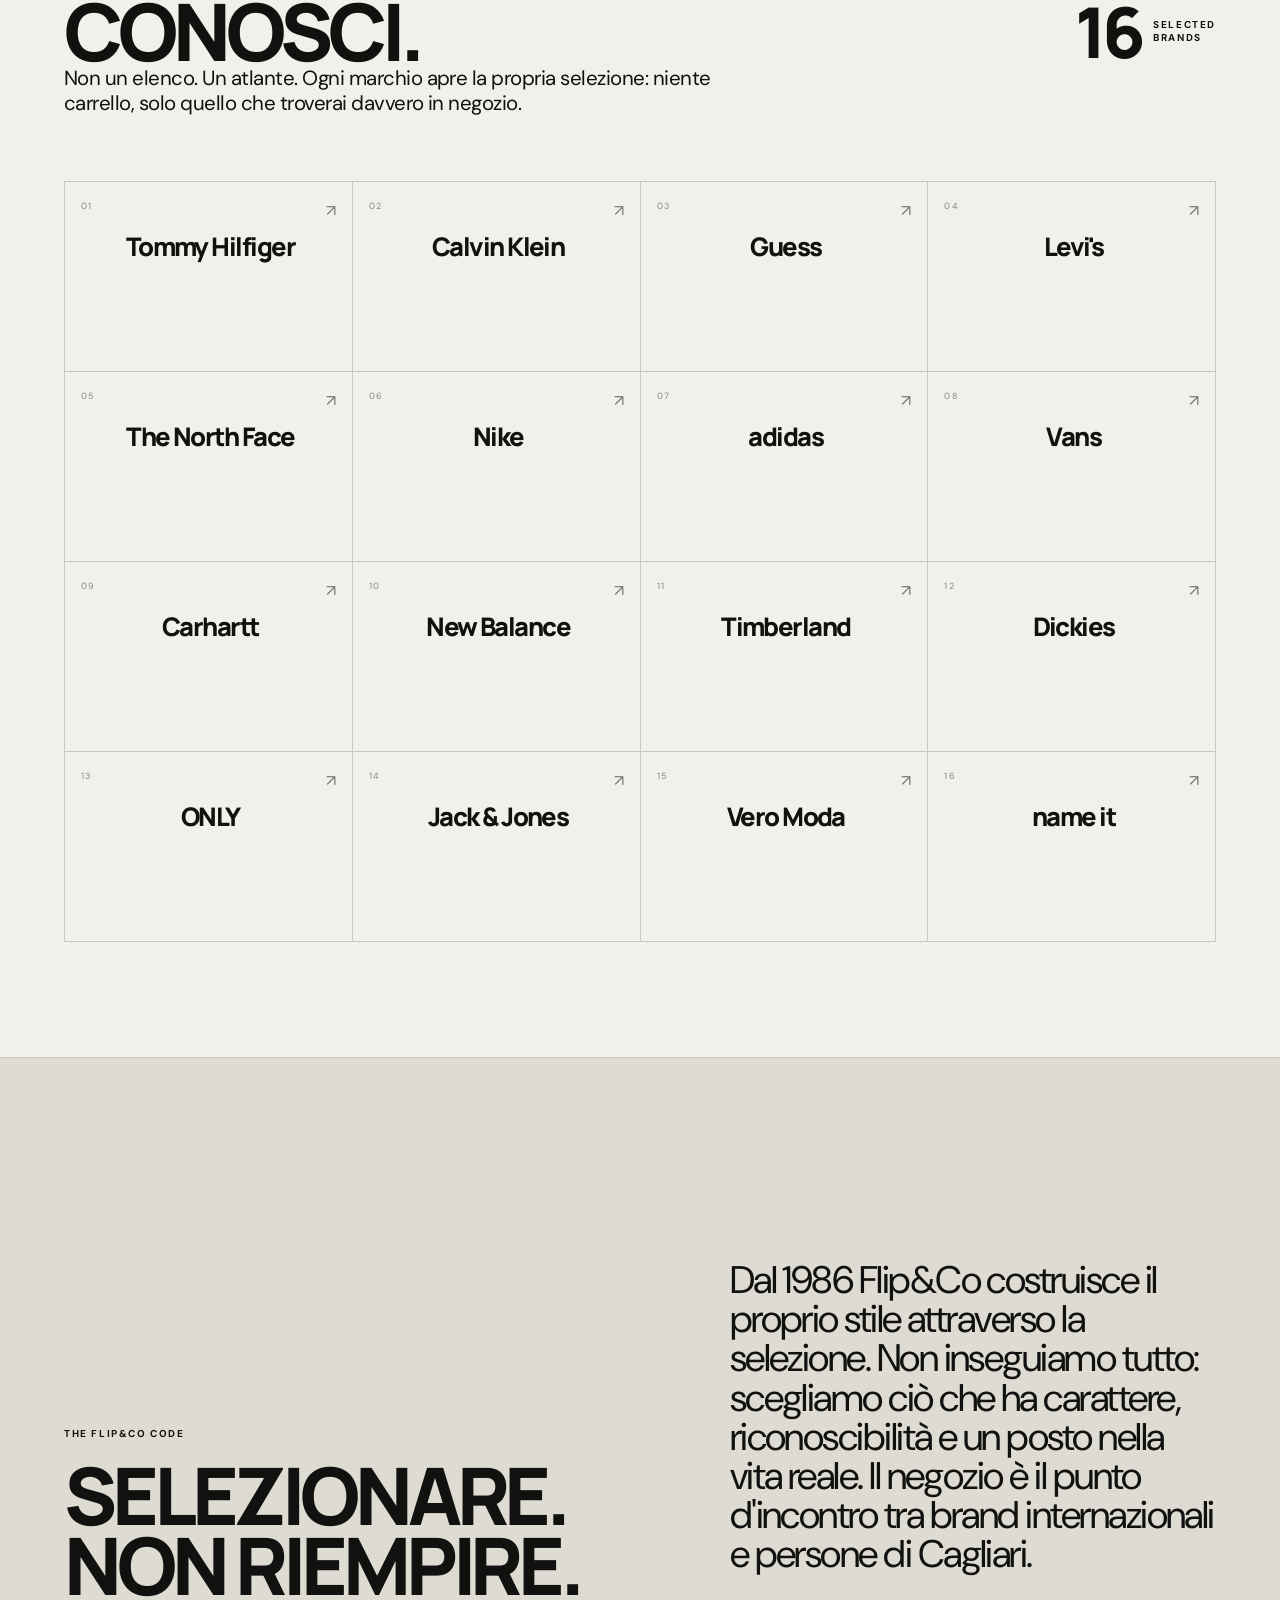
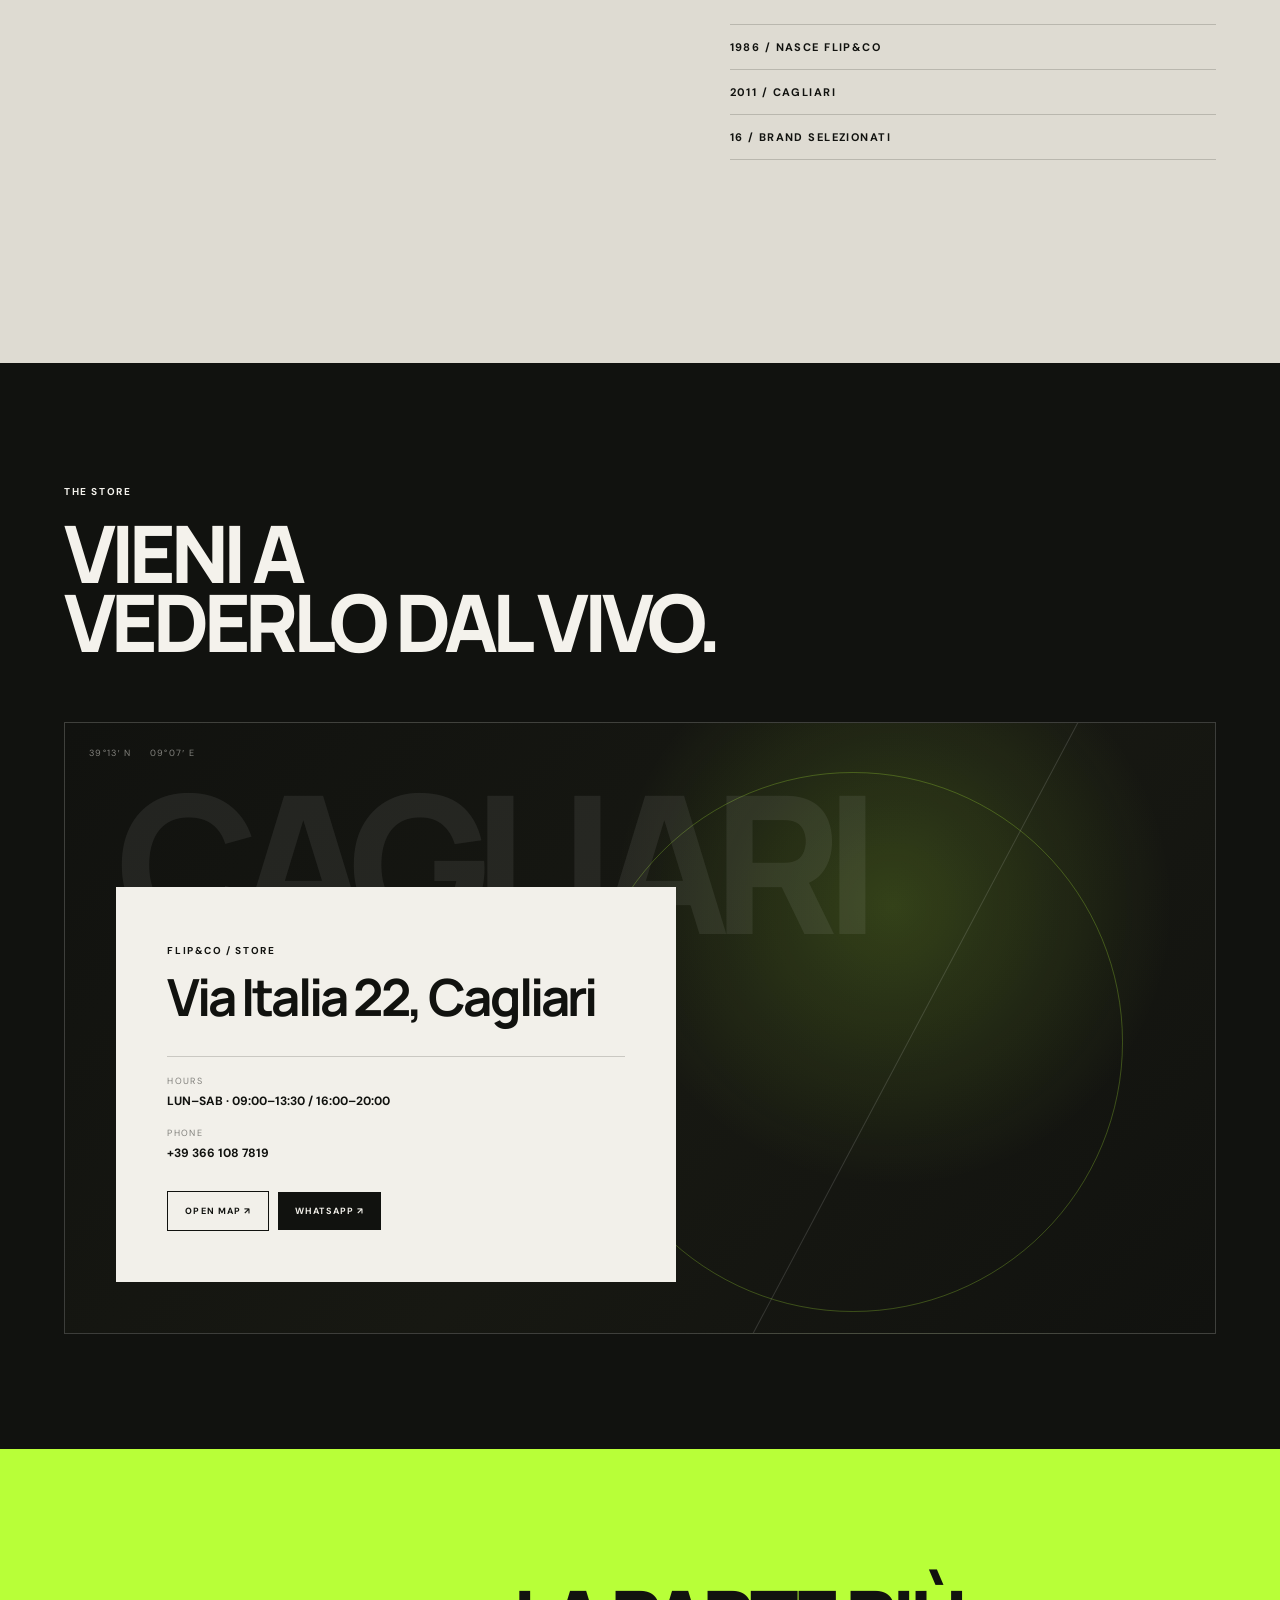
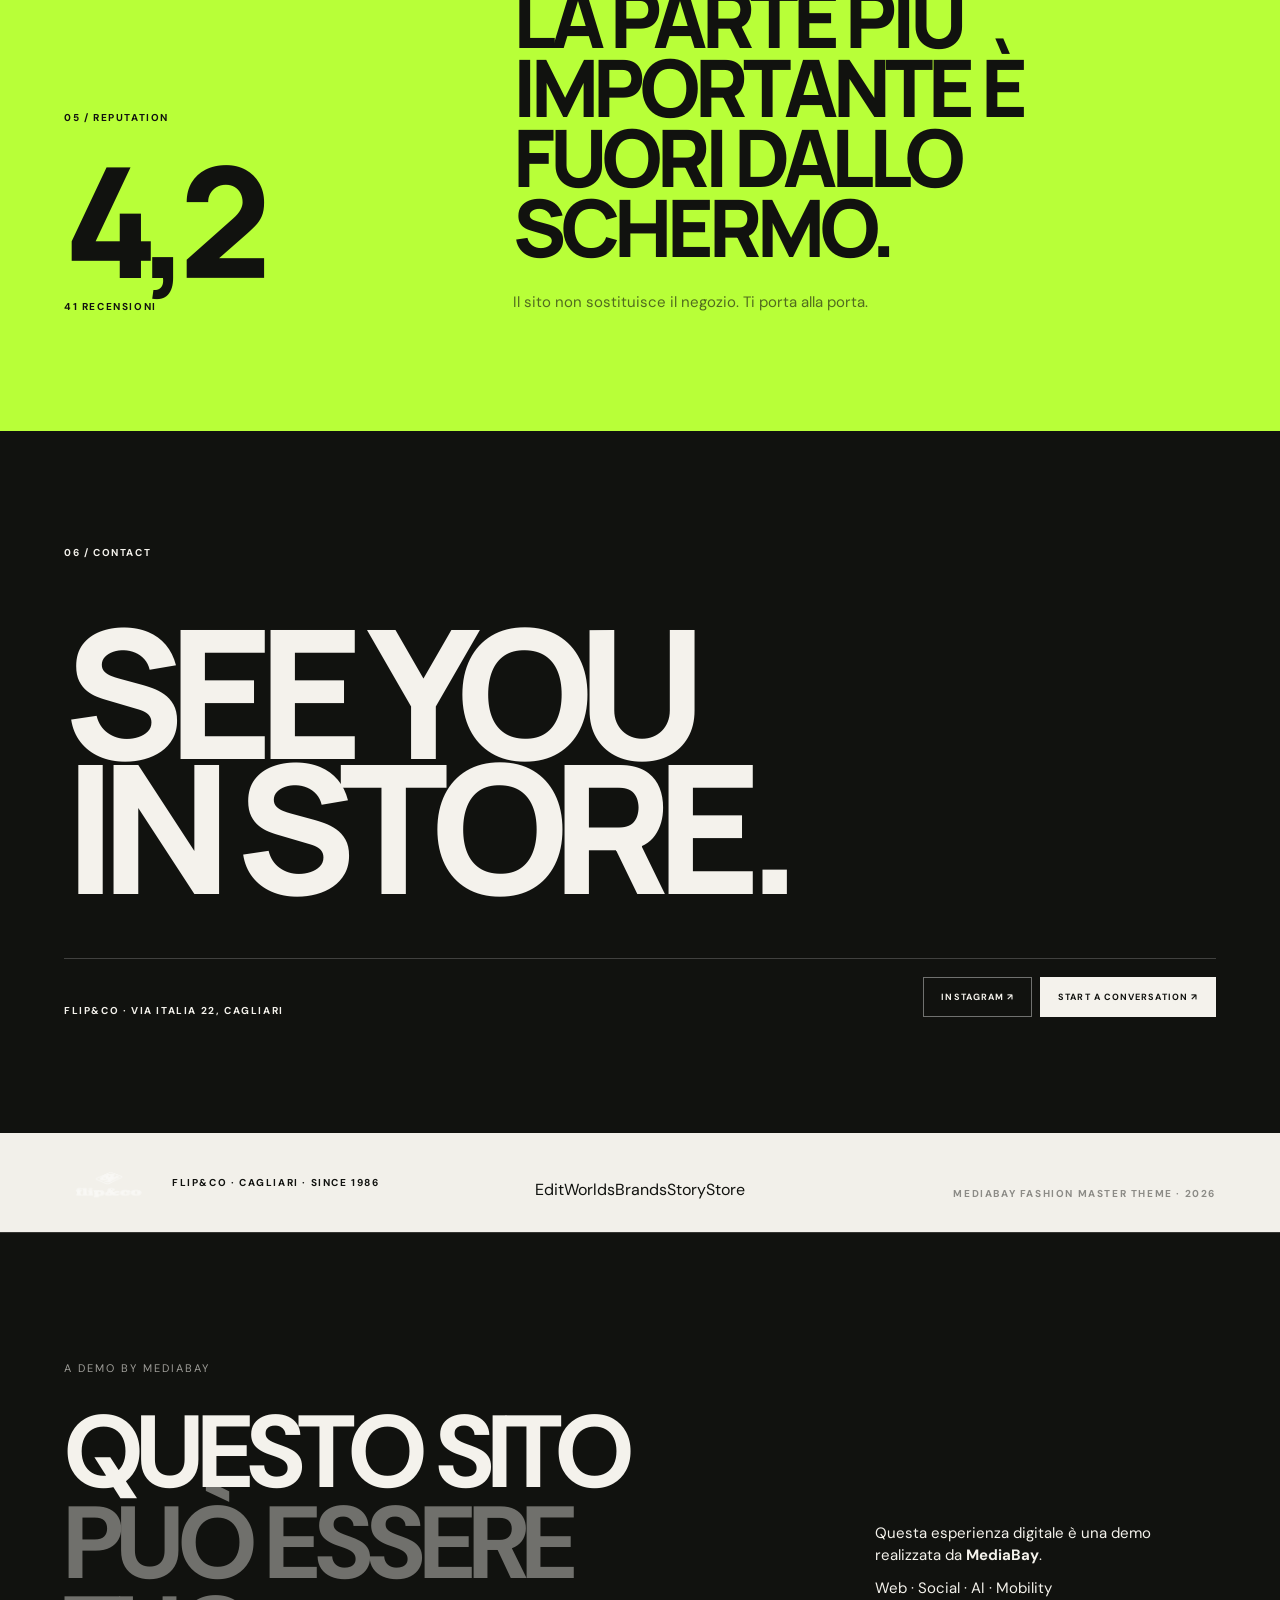
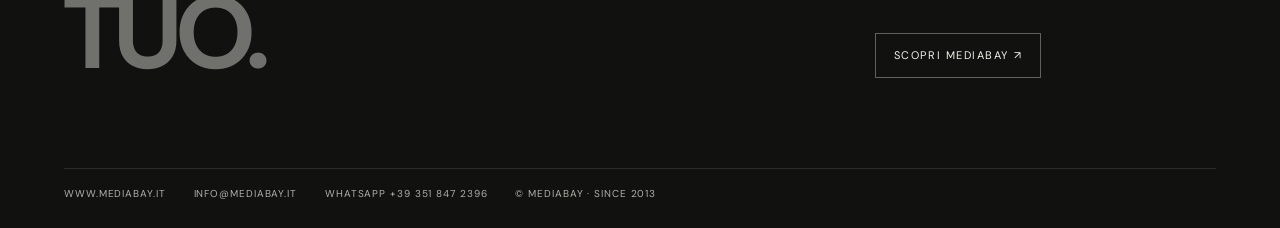
==== commit 125de289: "Add files via upload" ====
--- a/index.html
+++ b/index.html
@@ -10,6 +10,28 @@
 <link rel="preconnect" href="https://fonts.gstatic.com" crossorigin>
 <link href="https://fonts.googleapis.com/css2?family=DM+Sans:wght@400;500;600;700&family=Manrope:wght@400;500;600;700;800&display=swap" rel="stylesheet">
 <link rel="stylesheet" href="style.css">
+
+<style>
+.mb-demo-footer{margin:0;padding:clamp(72px,10vw,150px) clamp(24px,5vw,80px) 28px;background:#11120f;color:#f4f2ec;border-top:1px solid rgba(244,242,236,.16)}
+.mb-demo-kicker{font-size:11px;letter-spacing:.18em;text-transform:uppercase;opacity:.62;margin-bottom:32px}
+.mb-demo-grid{display:grid;grid-template-columns:minmax(0,1.35fr) minmax(280px,.65fr);gap:clamp(36px,8vw,120px);align-items:end}
+.mb-demo-footer h2{margin:0;font-size:clamp(48px,8vw,124px);line-height:.88;letter-spacing:-.055em;font-weight:700}
+.mb-demo-footer h2 span{opacity:.42}
+.mb-demo-copy{max-width:430px;font-size:15px;line-height:1.5}
+.mb-demo-copy p{margin:0 0 10px}
+.mb-demo-copy strong{font-weight:700}
+.mb-demo-cta{display:inline-flex;margin-top:24px;padding:13px 18px;border:1px solid rgba(244,242,236,.35);color:#f4f2ec;text-decoration:none;font-size:11px;letter-spacing:.14em}
+.mb-demo-cta:hover{background:#f4f2ec;color:#11120f}
+.mb-demo-meta{display:flex;flex-wrap:wrap;gap:12px 28px;margin-top:90px;padding-top:18px;border-top:1px solid rgba(244,242,236,.16);font-size:10px;letter-spacing:.09em;text-transform:uppercase;opacity:.7}
+.mb-demo-meta a{color:inherit;text-decoration:none}
+@media(max-width:760px){
+  .mb-demo-grid{grid-template-columns:1fr}
+  .mb-demo-footer h2{font-size:clamp(48px,15vw,82px)}
+  .mb-demo-copy{max-width:none}
+  .mb-demo-meta{margin-top:56px;gap:12px 18px}
+}
+</style>
+
 </head>
 <body>
 <div id="loader" aria-hidden="true"><img class="loaderLogo" src="./assets/logo-flipco.png" alt="Flip&Co"><div class="loaderLine"><i></i></div></div>
@@ -136,5 +158,26 @@
 
 <footer><div class="section-pad footer-inner"><div><img id="footerLogo" alt="Flip&Co"><span class="micro">FLIP&CO · CAGLIARI · SINCE 1986</span></div><div class="footer-links"><a href="#campaign">Edit</a><a href="#worlds">Worlds</a><a href="#brands">Brands</a><a href="#story">Story</a><a href="#store">Store</a></div><span class="micro">MEDIA­BAY FASHION MASTER THEME · 2026</span></div></footer>
 <script src="engine.js"></script>
+
+<section class="mb-demo-footer" aria-label="MediaBay demo information">
+  <div class="mb-demo-kicker">A DEMO BY MEDIABAY</div>
+  <div class="mb-demo-grid">
+    <div>
+      <h2>QUESTO SITO<br><span>PUÒ ESSERE TUO.</span></h2>
+    </div>
+    <div class="mb-demo-copy">
+      <p>Questa esperienza digitale è una demo realizzata da <strong>MediaBay</strong>.</p>
+      <p>Web · Social · AI · Mobility</p>
+      <a class="mb-demo-cta" href="https://www.mediabay.it/" target="_blank" rel="noopener">SCOPRI MEDIABAY ↗</a>
+    </div>
+  </div>
+  <div class="mb-demo-meta">
+    <a href="https://www.mediabay.it/" target="_blank" rel="noopener">www.mediabay.it</a>
+    <a href="mailto:info@mediabay.it">info@mediabay.it</a>
+    <a href="https://wa.me/393518472396" target="_blank" rel="noopener">WhatsApp +39 351 847 2396</a>
+    <span>© MediaBay · Since 2013</span>
+  </div>
+</section>
+
 </body>
 </html>
--- a/style.css
+++ b/style.css
@@ -1,10 +1,10 @@
 :root{--bg:#f2f0ea;--paper:#f2f0ea;--ink:#11120f;--accent:#b8ff38;--line:rgba(17,18,15,.18);--muted:rgba(17,18,15,.55);--dark:#11120f}
 *{box-sizing:border-box}html{scroll-behavior:smooth}body{margin:0;background:var(--bg);color:var(--ink);font-family:DM Sans,Arial,sans-serif;-webkit-font-smoothing:antialiased}body.lock{overflow:hidden}a{color:inherit;text-decoration:none}button{font:inherit;color:inherit;background:none;border:0}.micro{font-size:10px;letter-spacing:.16em;text-transform:uppercase;font-weight:700}.muted{opacity:.45}.section-pad{padding:clamp(72px,9vw,150px) clamp(20px,5vw,78px)}
 .progress{position:fixed;z-index:100;left:0;top:0;width:100%;height:2px;background:transparent}.progress span{display:block;width:0;height:100%;background:var(--accent)}
-#loader{position:fixed;inset:0;z-index:200;background:#11120f;color:#f4f2ec;display:flex;flex-direction:column;align-items:center;justify-content:center;transition:opacity .7s ease,visibility .7s}.loaded #loader{opacity:0;visibility:hidden;pointer-events:none}.loaderLogo{width:min(70vw,420px);max-height:24svh;object-fit:contain;filter:invert(1);display:block}.loaderLine{width:174px;height:2px;margin-top:34px;background:rgba(255,255,255,.16);overflow:hidden}.loaderLine i{display:block;width:0;height:100%;background:var(--accent);animation:load 1s ease forwards}@keyframes load{to{width:100%}}
-.site-header{position:fixed;z-index:80;top:0;left:0;width:100%;mix-blend-mode:difference;color:#fff}.header-inner{height:76px;padding:0 clamp(20px,3vw,42px);display:grid;grid-template-columns:1fr auto 1fr;align-items:center}.brandmark{display:block;width:104px}.brandmark img{width:100%;height:auto;display:block;filter:invert(1)}.header-center{justify-self:center}.header-actions{justify-self:end;display:flex;align-items:center;gap:22px}.language{display:flex;gap:10px}.language button{font-size:10px;font-weight:700;letter-spacing:.12em;opacity:.45;cursor:pointer}.language button.active{opacity:1}.menu-button{width:42px;height:30px;display:flex;flex-direction:column;justify-content:center;gap:7px;cursor:pointer}.menu-button span{height:1px;width:42px;background:#fff;display:block}
+#loader{position:fixed;inset:0;z-index:200;background:#11120f;color:#f4f2ec;display:flex;flex-direction:column;align-items:center;justify-content:center;transition:opacity .7s ease,visibility .7s}.loaded #loader{opacity:0;visibility:hidden;pointer-events:none}.loaderLogo{width:min(70vw,420px);max-height:24svh;object-fit:contain;filter:none;display:block}.loaderLine{width:174px;height:2px;margin-top:34px;background:rgba(255,255,255,.16);overflow:hidden}.loaderLine i{display:block;width:0;height:100%;background:var(--accent);animation:load 1s ease forwards}@keyframes load{to{width:100%}}
+.site-header{position:fixed;z-index:80;top:0;left:0;width:100%;mix-blend-mode:difference;color:#fff}.header-inner{height:76px;padding:0 clamp(20px,3vw,42px);display:grid;grid-template-columns:1fr auto 1fr;align-items:center}.brandmark{display:block;width:104px}.brandmark img{width:100%;height:auto;display:block;filter:none}.header-center{justify-self:center}.header-actions{justify-self:end;display:flex;align-items:center;gap:22px}.language{display:flex;gap:10px}.language button{font-size:10px;font-weight:700;letter-spacing:.12em;opacity:.45;cursor:pointer}.language button.active{opacity:1}.menu-button{width:42px;height:30px;display:flex;flex-direction:column;justify-content:center;gap:7px;cursor:pointer}.menu-button span{height:1px;width:42px;background:#fff;display:block}
 .menu-panel{position:fixed;z-index:70;inset:0;background:var(--dark);color:#f4f2ec;transform:translateY(-100%);transition:transform .7s cubic-bezier(.77,0,.18,1);padding:110px clamp(24px,5vw,80px) 40px}.menu-panel.open{transform:translateY(0)}.menu-panel-inner{height:100%;display:flex;flex-direction:column}.menu-panel nav{display:flex;flex-direction:column;margin:auto 0}.menu-panel nav a{font-family:Manrope,sans-serif;font-size:clamp(38px,7vw,100px);line-height:.95;letter-spacing:-.055em;font-weight:700;padding:7px 0}.menu-meta{display:flex;justify-content:space-between;align-items:end;border-top:1px solid rgba(255,255,255,.18);padding-top:18px;font-size:11px}.menu-meta a{font-weight:700;letter-spacing:.12em}
-.hero{min-height:100svh;background:#11120f;color:#f4f2ec;position:relative;overflow:hidden;padding:110px clamp(20px,5vw,78px) 36px;display:flex;flex-direction:column;justify-content:space-between}.hero-gridline{position:absolute;inset:0;pointer-events:none;background:linear-gradient(to right,transparent calc(50% - .5px),rgba(255,255,255,.08) 50%,transparent calc(50% + .5px))}.hero-top,.hero-bottom{position:relative;z-index:2;display:flex;justify-content:space-between;align-items:flex-start}.hero-top .micro,.hero-index{opacity:.65}.hero-center{position:relative;z-index:2;display:flex;flex-direction:column;align-items:center;justify-content:center;flex:1}.hero-logo{width:min(76vw,760px);max-height:42svh;object-fit:contain;display:block;filter:invert(1);transform:scale(1.12)}.hero-rule{width:min(420px,52vw);height:2px;background:var(--accent);margin-top:clamp(28px,5vh,55px)}.hero-bottom{align-items:flex-end;gap:30px}.hero-headline{font-family:Manrope,sans-serif;font-weight:800;font-size:clamp(34px,5.7vw,86px);letter-spacing:-.065em;line-height:.86;max-width:850px}.hero-headline span{display:block}.hero-meta{display:flex;flex-direction:column;align-items:flex-end;gap:24px;font-size:10px;letter-spacing:.14em}.scroll-cue{display:flex;align-items:center;gap:9px}.scroll-cue i{width:42px;height:1px;background:currentColor;display:block}
+.hero{min-height:100svh;background:#11120f;color:#f4f2ec;position:relative;overflow:hidden;padding:110px clamp(20px,5vw,78px) 36px;display:flex;flex-direction:column;justify-content:space-between}.hero-gridline{position:absolute;inset:0;pointer-events:none;background:linear-gradient(to right,transparent calc(50% - .5px),rgba(255,255,255,.08) 50%,transparent calc(50% + .5px))}.hero-top,.hero-bottom{position:relative;z-index:2;display:flex;justify-content:space-between;align-items:flex-start}.hero-top .micro,.hero-index{opacity:.65}.hero-center{position:relative;z-index:2;display:flex;flex-direction:column;align-items:center;justify-content:center;flex:1}.hero-logo{width:min(76vw,760px);max-height:42svh;object-fit:contain;display:block;filter:none;transform:scale(1.12)}.hero-rule{width:min(420px,52vw);height:2px;background:var(--accent);margin-top:clamp(28px,5vh,55px)}.hero-bottom{align-items:flex-end;gap:30px}.hero-headline{font-family:Manrope,sans-serif;font-weight:800;font-size:clamp(34px,5.7vw,86px);letter-spacing:-.065em;line-height:.86;max-width:850px}.hero-headline span{display:block}.hero-meta{display:flex;flex-direction:column;align-items:flex-end;gap:24px;font-size:10px;letter-spacing:.14em}.scroll-cue{display:flex;align-items:center;gap:9px}.scroll-cue i{width:42px;height:1px;background:currentColor;display:block}
 .display{font-family:Manrope,sans-serif;font-size:clamp(40px,6.2vw,96px);line-height:.88;letter-spacing:-.065em;margin:18px 0 0;font-weight:800}.intro{border-bottom:1px solid var(--line)}.intro-grid,.story-grid{display:grid;grid-template-columns:1.05fr .95fr;gap:clamp(50px,10vw,180px)}.intro-copy{padding-top:clamp(30px,6vw,80px)}.lead{font-size:clamp(22px,2.5vw,36px);line-height:1.08;letter-spacing:-.035em;margin:0 0 32px;max-width:650px}.body-copy{font-size:15px;line-height:1.7;max-width:590px;color:var(--muted);margin:0}.section-head{display:flex;justify-content:space-between;align-items:flex-end;gap:30px;margin-bottom:65px}
 .worlds{background:#11120f;color:#f4f2ec}.worlds .section-head .muted{color:#fff}.world-grid{border-top:1px solid rgba(255,255,255,.2)}.world-card{display:grid;grid-template-columns:100px 1fr 60px;align-items:center;min-height:180px;border-bottom:1px solid rgba(255,255,255,.2);transition:background .4s,color .4s,padding .4s;position:relative}.world-card:hover{background:var(--accent);color:var(--ink);padding:0 28px}.world-number{font-size:11px;opacity:.55;align-self:start;padding-top:24px}.world-card h3{font-family:Manrope,sans-serif;font-size:clamp(48px,8vw,126px);line-height:.82;letter-spacing:-.07em;margin:0;font-weight:800}.world-card p{max-width:470px;margin:18px 0 0;color:rgba(244,242,236,.58);font-size:13px}.world-card:hover p{color:rgba(17,18,15,.62)}.world-arrow{font-size:32px;justify-self:end}
 .brand-section{background:var(--bg);border-bottom:1px solid var(--line)}.brand-top{display:flex;justify-content:space-between;align-items:flex-end;gap:30px}.brand-note{display:flex;gap:12px;align-items:center}.brand-count{font-family:Manrope;font-size:70px;line-height:1;font-weight:800;letter-spacing:-.07em}.brand-intro{font-size:clamp(20px,2vw,28px);line-height:1.1;letter-spacing:-.025em;max-width:650px;margin:0 0 70px}.brand-grid{display:grid;grid-template-columns:repeat(4,1fr);border-top:1px solid var(--line);border-left:1px solid var(--line)}.brand-item{min-height:160px;border-right:1px solid var(--line);border-bottom:1px solid var(--line);padding:20px 18px;display:grid;grid-template-columns:26px 1fr 22px;align-items:center;gap:10px;transition:background .35s,color .35s;overflow:hidden}.brand-item:hover{background:#11120f;color:#f4f2ec}.brand-number,.brand-arrow{font-size:9px;opacity:.5;align-self:start}.brand-arrow{justify-self:end;font-size:18px}.brand-logo-wrap{height:90px;display:flex;align-items:center;justify-content:center;min-width:0}.brand-logo-wrap img{display:block;max-width:82%;max-height:58px;width:auto;height:auto}.brand-item:hover .brand-logo-wrap img{filter:invert(1)}.brand-fallback{display:none;font-family:Manrope;font-weight:800;font-size:24px;line-height:.9;text-align:center;letter-spacing:-.05em}.brand-logo-wrap.logo-fallback .brand-fallback{display:block}.brand-logo-wrap.logo-fallback img{display:none}
@@ -24,7 +24,7 @@
 .brand-item{min-width:0;min-height:190px;padding:18px 16px;display:grid;grid-template-rows:auto 1fr auto;gap:8px;border-right:1px solid var(--line);border-bottom:1px solid var(--line);position:relative;overflow:hidden;transition:background .35s ease,color .35s ease,transform .35s ease}.brand-item:hover{background:var(--ink);color:var(--bg);transform:translateY(-2px)}
 .brand-number{font-size:9px;letter-spacing:.16em;opacity:.48}.brand-logo-wrap{min-width:0;height:94px;display:flex;align-items:center;justify-content:center;padding:8px}.brand-logo-wrap img{display:block;width:auto;max-width:88%;height:auto;max-height:66px;object-fit:contain;transition:filter .35s ease,transform .35s ease}.brand-item:hover .brand-logo-wrap img{filter:invert(1);transform:scale(1.04)}.brand-fallback{font-family:Manrope;font-weight:800;font-size:clamp(20px,2vw,34px);letter-spacing:-.06em;text-align:center}.brand-arrow{justify-self:end;font-size:16px;opacity:.55}.brand-name-hidden{position:absolute;left:-9999px}.logo-fallback .brand-fallback{display:block}.logo-fallback img{display:none!important}
 .section-head{gap:40px}.display{overflow-wrap:anywhere;word-break:normal}.hero-headline{max-width:760px;overflow-wrap:anywhere}.contact-title{max-width:100%;overflow-wrap:anywhere}
-.solid-header{mix-blend-mode:normal;color:#f4f2ec;background:#11120f}.solid-header .brandmark img{filter:invert(1)}.back-link{font-size:10px;font-weight:700;letter-spacing:.14em}
+.solid-header{mix-blend-mode:normal;color:#f4f2ec;background:#11120f}.solid-header .brandmark img{filter:none}.back-link{font-size:10px;font-weight:700;letter-spacing:.14em}
 .brand-page{background:var(--bg);color:var(--ink)}.brand-hero{min-height:86svh;background:#11120f;color:#f4f2ec;padding:112px clamp(20px,5vw,78px) 34px;display:flex;flex-direction:column;justify-content:space-between}.brand-hero-top,.brand-hero-bottom{display:flex;justify-content:space-between;gap:20px}.brand-hero-main{flex:1;display:flex;flex-direction:column;justify-content:center;align-items:center;text-align:center}.brand-logo-large{width:min(76vw,760px);height:min(32svh,310px);display:flex;align-items:center;justify-content:center}.brand-logo-large img{display:block;max-width:88%;max-height:82%;width:auto;height:auto;filter:invert(1)}.brand-tagline{margin-top:24px;font-size:clamp(11px,1.2vw,15px);letter-spacing:.18em;text-transform:uppercase;opacity:.62}.collection-intro-grid{display:grid;grid-template-columns:1fr 1fr;gap:clamp(50px,9vw,150px);align-items:end}.collection-intro .display{font-size:clamp(58px,9vw,150px);line-height:.78}.collection-intro .lead{font-family:Manrope;font-weight:700;font-size:clamp(24px,3vw,44px);line-height:.98;letter-spacing:-.045em;margin:0 0 24px}.collection-intro .body-copy{max-width:640px}.selection{background:#11120f;color:#f4f2ec}.selection .section-head{margin-bottom:52px}.selection-grid{border-top:1px solid rgba(255,255,255,.18);display:grid;grid-template-columns:repeat(3,1fr)}.selection-card{min-height:260px;border-right:1px solid rgba(255,255,255,.18);border-bottom:1px solid rgba(255,255,255,.18);padding:20px;display:flex;flex-direction:column;justify-content:space-between;transition:background .35s ease,color .35s ease}.selection-card:nth-child(3n){border-right:0}.selection-card:hover{background:var(--accent);color:var(--ink)}.selection-number{font-size:9px;letter-spacing:.15em;opacity:.55}.selection-card h3{font-family:Manrope;font-size:clamp(30px,4vw,64px);line-height:.88;letter-spacing:-.065em;margin:0 0 16px;text-transform:uppercase}.selection-card p{max-width:340px;color:rgba(244,242,236,.6);font-size:12px;line-height:1.45;margin:0}.selection-card:hover p{color:rgba(17,18,15,.65)}.selection-arrow{align-self:flex-end;font-size:18px;opacity:.6}.collection-statement{background:var(--accent);color:var(--ink)}.statement{font-family:Manrope;font-size:clamp(44px,7vw,108px);font-weight:800;line-height:.86;letter-spacing:-.075em;max-width:1250px;margin:48px 0 0}.brand-visit{background:var(--bg)}.visit-card{border:1px solid var(--line);padding:clamp(26px,5vw,70px);min-height:54svh;display:flex;flex-direction:column;justify-content:space-between;background:linear-gradient(135deg,var(--bg),#ebe8df)}.visit-card h2{font-family:Manrope;font-size:clamp(52px,9vw,150px);line-height:.78;letter-spacing:-.08em;margin:70px 0}.visit-bottom{border-top:1px solid var(--line);padding-top:18px;display:flex;justify-content:space-between;gap:20px;align-items:flex-end}.visit-bottom>div{display:flex;gap:8px;flex-wrap:wrap}
 @media(max-width:1000px){.brand-grid{grid-template-columns:repeat(3,minmax(0,1fr))}.selection-grid{grid-template-columns:1fr 1fr}.selection-card:nth-child(3n){border-right:1px solid rgba(255,255,255,.18)}.selection-card:nth-child(2n){border-right:0}.collection-intro-grid{gap:50px}}
 @media(max-width:800px){.hero-logo{width:94vw;max-height:38svh}.hero-headline{font-size:clamp(35px,10.5vw,68px);line-height:.88}.brand-grid{grid-template-columns:repeat(2,minmax(0,1fr))}.brand-item{min-height:160px}.brand-logo-wrap{height:76px}.brand-logo-wrap img{max-height:50px}.collection-intro-grid{grid-template-columns:1fr;gap:46px}.collection-intro .display{font-size:clamp(54px,15vw,100px)}.brand-hero{min-height:80svh;padding-top:90px}.brand-hero-top,.brand-hero-bottom{font-size:9px}.brand-logo-large{width:90vw;height:28svh}.selection-grid{grid-template-columns:1fr}.selection-card,.selection-card:nth-child(2n),.selection-card:nth-child(3n){border-right:0}.selection-card{min-height:205px}.visit-card h2{font-size:clamp(50px,14vw,92px);margin:55px 0}.visit-bottom{flex-direction:column;align-items:flex-start}.back-link{font-size:9px}}
